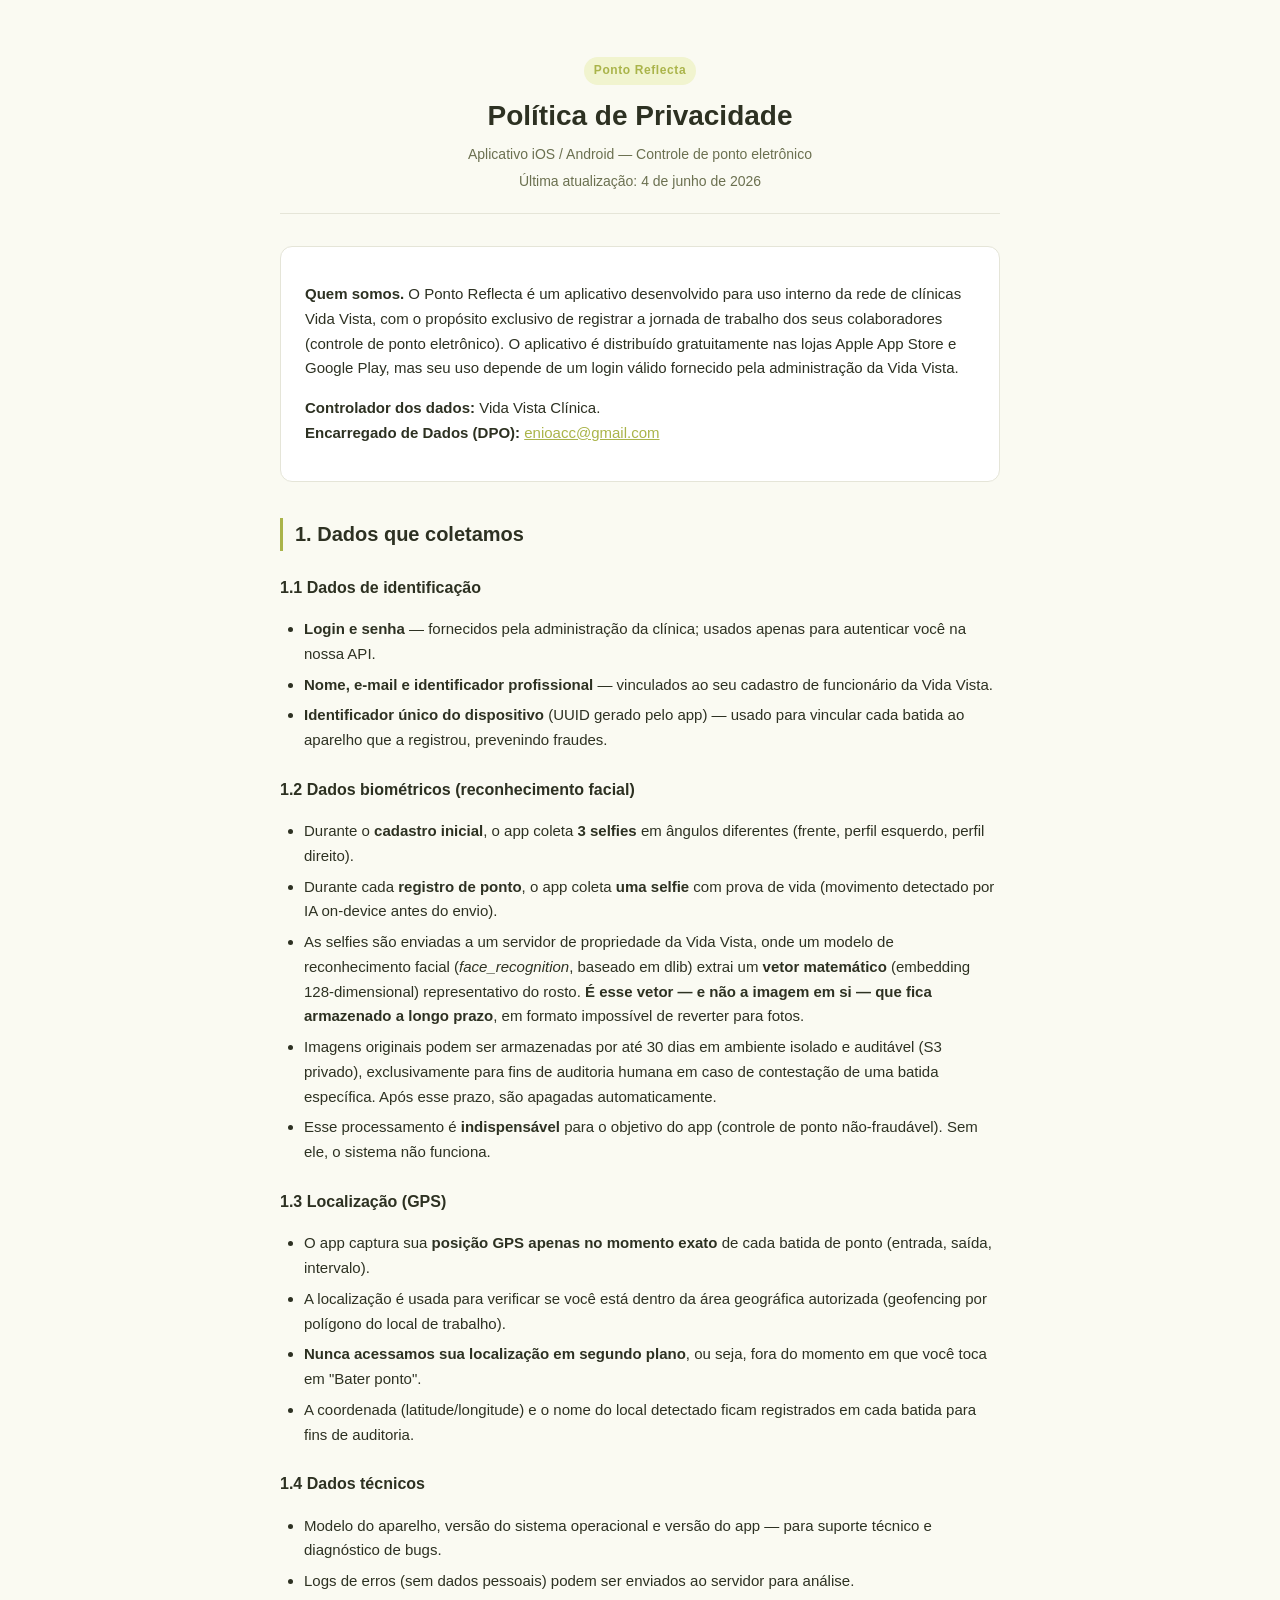
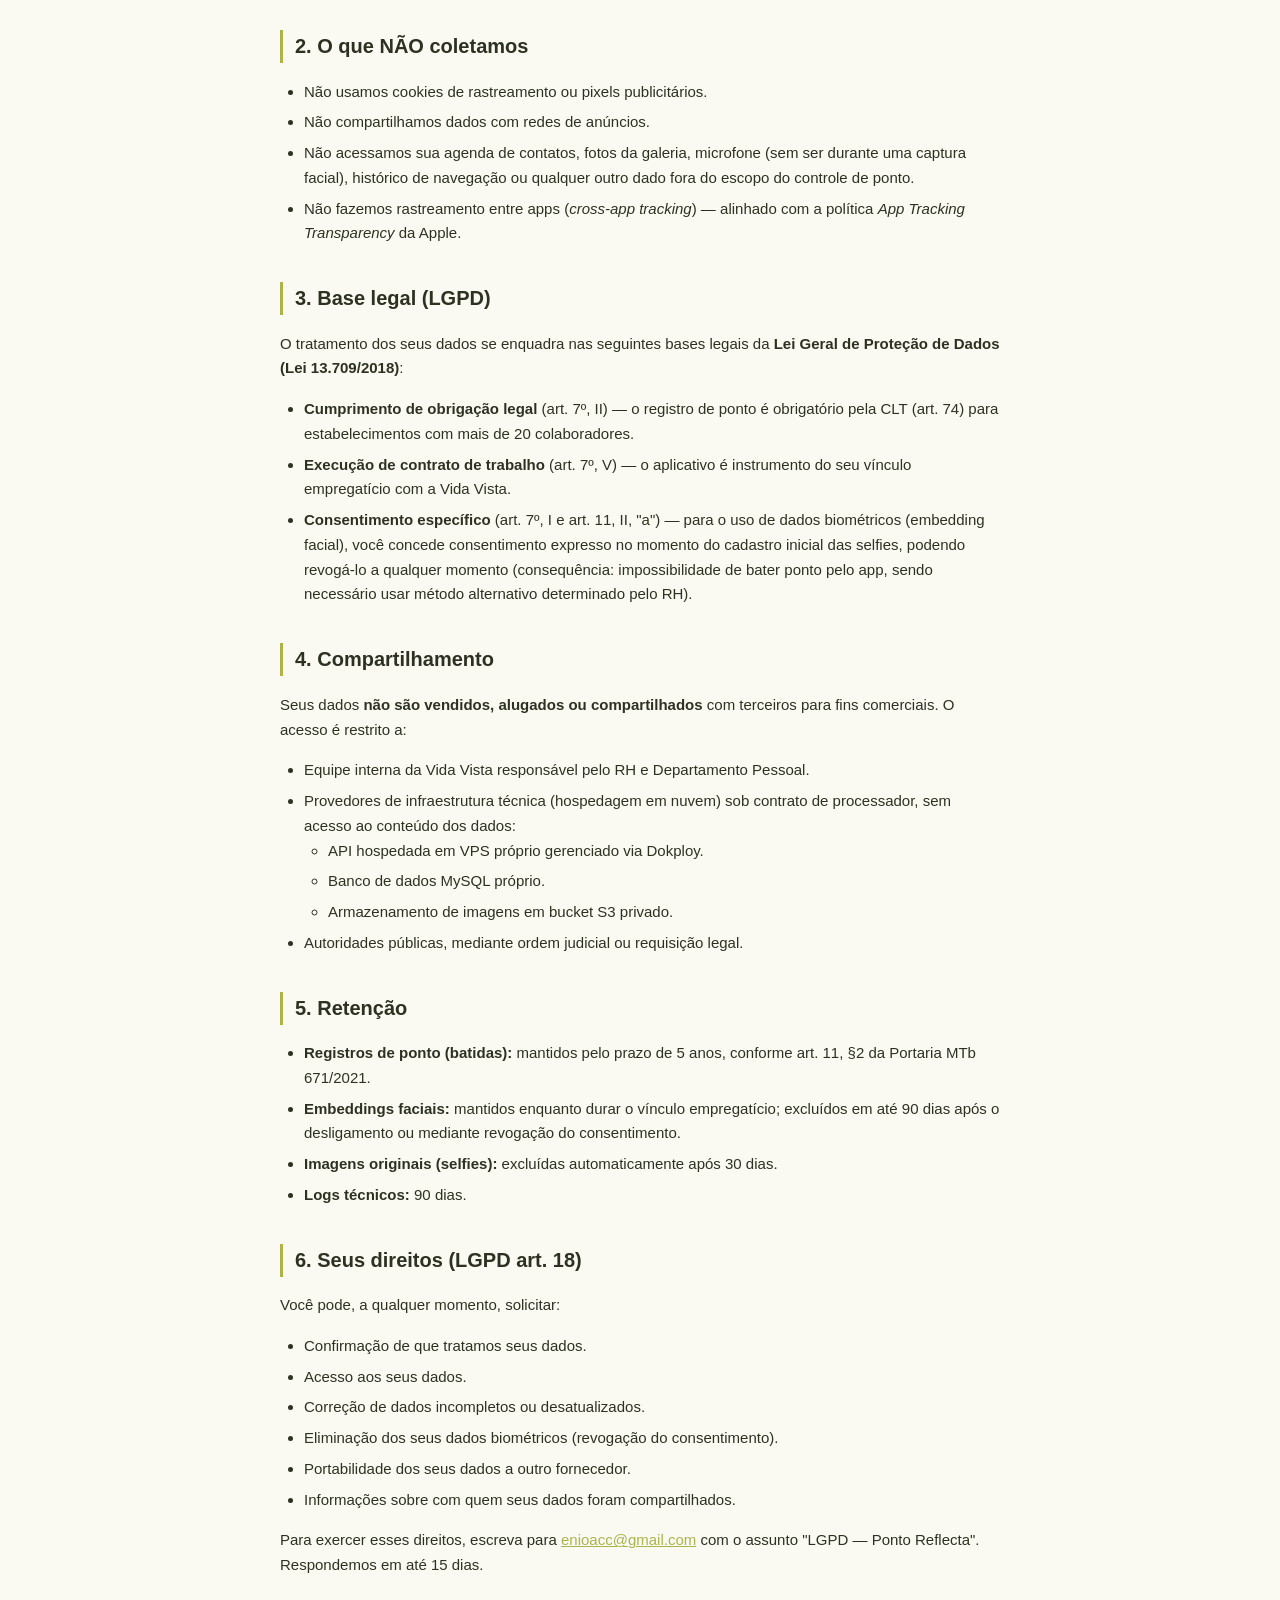
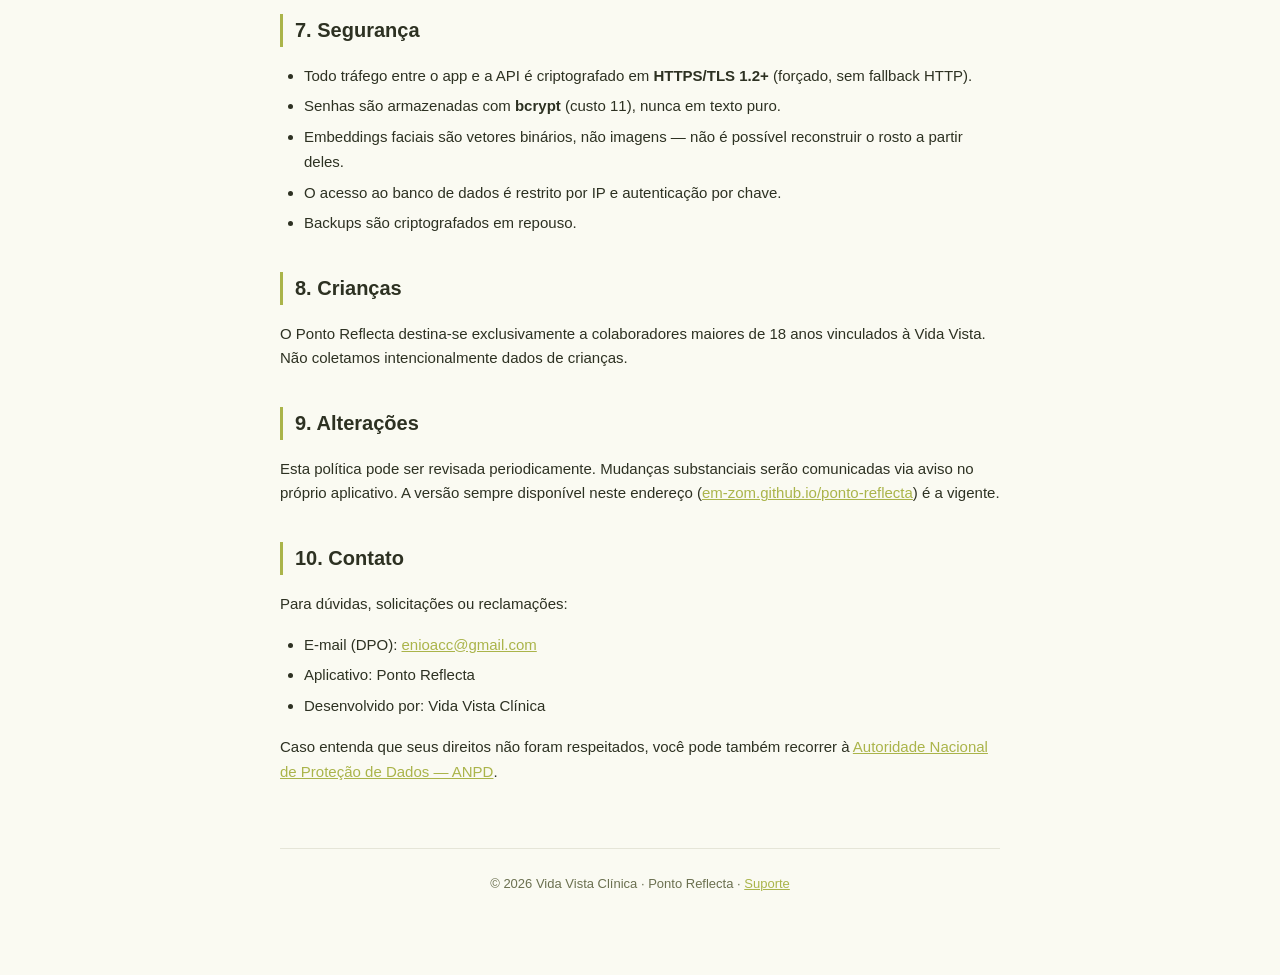
==== index.html @ 3e3ea466 "docs: politica de privacidade e suporte Ponto Reflecta" ====
<!doctype html>
<html lang="pt-BR">
<head>
<meta charset="utf-8" />
<meta name="viewport" content="width=device-width,initial-scale=1" />
<title>Ponto Reflecta — Política de Privacidade</title>
<style>
  :root {
    --brand: #C7CF5A;
    --brand-dark: #aab44a;
    --brand-soft: #f1f4cf;
    --ink: #2d3122;
    --ink-soft: #6b7050;
    --bg: #fafaf2;
    --card: #ffffff;
  }
  html, body { background: var(--bg); color: var(--ink); margin: 0; }
  body {
    font-family: -apple-system, BlinkMacSystemFont, "Segoe UI", Roboto, "Helvetica Neue", Arial, sans-serif;
    line-height: 1.65;
    padding: 24px 16px 80px;
  }
  main { max-width: 720px; margin: 0 auto; }
  header { text-align: center; padding: 32px 0 16px; border-bottom: 1px solid #e5e5d8; margin-bottom: 32px; }
  header h1 { margin: 8px 0 4px; font-size: 28px; color: var(--ink); }
  header p { margin: 4px 0; color: var(--ink-soft); font-size: 14px; }
  header .pill {
    display: inline-block; padding: 4px 10px; border-radius: 999px;
    background: var(--brand-soft); color: var(--brand-dark);
    font-size: 12px; font-weight: 700; letter-spacing: .05em;
  }
  h2 { color: var(--ink); margin-top: 36px; font-size: 20px; border-left: 3px solid var(--brand-dark); padding-left: 12px; }
  h3 { color: var(--ink); margin-top: 24px; font-size: 16px; }
  p, li { color: var(--ink); font-size: 15px; }
  ul { padding-left: 24px; }
  li { margin-bottom: 6px; }
  a { color: var(--brand-dark); }
  footer { margin-top: 64px; padding-top: 24px; border-top: 1px solid #e5e5d8; color: var(--ink-soft); font-size: 13px; text-align: center; }
  .section { background: var(--card); border: 1px solid #e5e5d8; border-radius: 12px; padding: 20px 24px; margin-top: 16px; }
  code, kbd { background: var(--brand-soft); padding: 2px 6px; border-radius: 4px; font-size: 0.9em; }
</style>
</head>
<body>
<main>

<header>
  <span class="pill">Ponto Reflecta</span>
  <h1>Política de Privacidade</h1>
  <p>Aplicativo iOS / Android — Controle de ponto eletrônico</p>
  <p>Última atualização: 4 de junho de 2026</p>
</header>

<div class="section">
<p><strong>Quem somos.</strong> O Ponto Reflecta é um aplicativo desenvolvido para uso interno da rede de clínicas Vida Vista, com o propósito exclusivo de registrar a jornada de trabalho dos seus colaboradores (controle de ponto eletrônico). O aplicativo é distribuído gratuitamente nas lojas Apple App Store e Google Play, mas seu uso depende de um login válido fornecido pela administração da Vida Vista.</p>
<p><strong>Controlador dos dados:</strong> Vida Vista Clínica.<br/>
<strong>Encarregado de Dados (DPO):</strong> <a href="mailto:enioacc@gmail.com">enioacc@gmail.com</a></p>
</div>

<h2>1. Dados que coletamos</h2>

<h3>1.1 Dados de identificação</h3>
<ul>
  <li><strong>Login e senha</strong> — fornecidos pela administração da clínica; usados apenas para autenticar você na nossa API.</li>
  <li><strong>Nome, e-mail e identificador profissional</strong> — vinculados ao seu cadastro de funcionário da Vida Vista.</li>
  <li><strong>Identificador único do dispositivo</strong> (UUID gerado pelo app) — usado para vincular cada batida ao aparelho que a registrou, prevenindo fraudes.</li>
</ul>

<h3>1.2 Dados biométricos (reconhecimento facial)</h3>
<ul>
  <li>Durante o <strong>cadastro inicial</strong>, o app coleta <strong>3 selfies</strong> em ângulos diferentes (frente, perfil esquerdo, perfil direito).</li>
  <li>Durante cada <strong>registro de ponto</strong>, o app coleta <strong>uma selfie</strong> com prova de vida (movimento detectado por IA on-device antes do envio).</li>
  <li>As selfies são enviadas a um servidor de propriedade da Vida Vista, onde um modelo de reconhecimento facial (<em>face_recognition</em>, baseado em dlib) extrai um <strong>vetor matemático</strong> (embedding 128-dimensional) representativo do rosto. <strong>É esse vetor — e não a imagem em si — que fica armazenado a longo prazo</strong>, em formato impossível de reverter para fotos.</li>
  <li>Imagens originais podem ser armazenadas por até 30 dias em ambiente isolado e auditável (S3 privado), exclusivamente para fins de auditoria humana em caso de contestação de uma batida específica. Após esse prazo, são apagadas automaticamente.</li>
  <li>Esse processamento é <strong>indispensável</strong> para o objetivo do app (controle de ponto não-fraudável). Sem ele, o sistema não funciona.</li>
</ul>

<h3>1.3 Localização (GPS)</h3>
<ul>
  <li>O app captura sua <strong>posição GPS apenas no momento exato</strong> de cada batida de ponto (entrada, saída, intervalo).</li>
  <li>A localização é usada para verificar se você está dentro da área geográfica autorizada (geofencing por polígono do local de trabalho).</li>
  <li><strong>Nunca acessamos sua localização em segundo plano</strong>, ou seja, fora do momento em que você toca em "Bater ponto".</li>
  <li>A coordenada (latitude/longitude) e o nome do local detectado ficam registrados em cada batida para fins de auditoria.</li>
</ul>

<h3>1.4 Dados técnicos</h3>
<ul>
  <li>Modelo do aparelho, versão do sistema operacional e versão do app — para suporte técnico e diagnóstico de bugs.</li>
  <li>Logs de erros (sem dados pessoais) podem ser enviados ao servidor para análise.</li>
</ul>

<h2>2. O que NÃO coletamos</h2>
<ul>
  <li>Não usamos cookies de rastreamento ou pixels publicitários.</li>
  <li>Não compartilhamos dados com redes de anúncios.</li>
  <li>Não acessamos sua agenda de contatos, fotos da galeria, microfone (sem ser durante uma captura facial), histórico de navegação ou qualquer outro dado fora do escopo do controle de ponto.</li>
  <li>Não fazemos rastreamento entre apps (<em>cross-app tracking</em>) — alinhado com a política <em>App Tracking Transparency</em> da Apple.</li>
</ul>

<h2>3. Base legal (LGPD)</h2>
<p>O tratamento dos seus dados se enquadra nas seguintes bases legais da <strong>Lei Geral de Proteção de Dados (Lei 13.709/2018)</strong>:</p>
<ul>
  <li><strong>Cumprimento de obrigação legal</strong> (art. 7º, II) — o registro de ponto é obrigatório pela CLT (art. 74) para estabelecimentos com mais de 20 colaboradores.</li>
  <li><strong>Execução de contrato de trabalho</strong> (art. 7º, V) — o aplicativo é instrumento do seu vínculo empregatício com a Vida Vista.</li>
  <li><strong>Consentimento específico</strong> (art. 7º, I e art. 11, II, "a") — para o uso de dados biométricos (embedding facial), você concede consentimento expresso no momento do cadastro inicial das selfies, podendo revogá-lo a qualquer momento (consequência: impossibilidade de bater ponto pelo app, sendo necessário usar método alternativo determinado pelo RH).</li>
</ul>

<h2>4. Compartilhamento</h2>
<p>Seus dados <strong>não são vendidos, alugados ou compartilhados</strong> com terceiros para fins comerciais. O acesso é restrito a:</p>
<ul>
  <li>Equipe interna da Vida Vista responsável pelo RH e Departamento Pessoal.</li>
  <li>Provedores de infraestrutura técnica (hospedagem em nuvem) sob contrato de processador, sem acesso ao conteúdo dos dados:
    <ul>
      <li>API hospedada em VPS próprio gerenciado via Dokploy.</li>
      <li>Banco de dados MySQL próprio.</li>
      <li>Armazenamento de imagens em bucket S3 privado.</li>
    </ul>
  </li>
  <li>Autoridades públicas, mediante ordem judicial ou requisição legal.</li>
</ul>

<h2>5. Retenção</h2>
<ul>
  <li><strong>Registros de ponto (batidas):</strong> mantidos pelo prazo de 5 anos, conforme art. 11, §2 da Portaria MTb 671/2021.</li>
  <li><strong>Embeddings faciais:</strong> mantidos enquanto durar o vínculo empregatício; excluídos em até 90 dias após o desligamento ou mediante revogação do consentimento.</li>
  <li><strong>Imagens originais (selfies):</strong> excluídas automaticamente após 30 dias.</li>
  <li><strong>Logs técnicos:</strong> 90 dias.</li>
</ul>

<h2>6. Seus direitos (LGPD art. 18)</h2>
<p>Você pode, a qualquer momento, solicitar:</p>
<ul>
  <li>Confirmação de que tratamos seus dados.</li>
  <li>Acesso aos seus dados.</li>
  <li>Correção de dados incompletos ou desatualizados.</li>
  <li>Eliminação dos seus dados biométricos (revogação do consentimento).</li>
  <li>Portabilidade dos seus dados a outro fornecedor.</li>
  <li>Informações sobre com quem seus dados foram compartilhados.</li>
</ul>
<p>Para exercer esses direitos, escreva para <a href="mailto:enioacc@gmail.com">enioacc@gmail.com</a> com o assunto "LGPD — Ponto Reflecta". Respondemos em até 15 dias.</p>

<h2>7. Segurança</h2>
<ul>
  <li>Todo tráfego entre o app e a API é criptografado em <strong>HTTPS/TLS 1.2+</strong> (forçado, sem fallback HTTP).</li>
  <li>Senhas são armazenadas com <strong>bcrypt</strong> (custo 11), nunca em texto puro.</li>
  <li>Embeddings faciais são vetores binários, não imagens — não é possível reconstruir o rosto a partir deles.</li>
  <li>O acesso ao banco de dados é restrito por IP e autenticação por chave.</li>
  <li>Backups são criptografados em repouso.</li>
</ul>

<h2>8. Crianças</h2>
<p>O Ponto Reflecta destina-se exclusivamente a colaboradores maiores de 18 anos vinculados à Vida Vista. Não coletamos intencionalmente dados de crianças.</p>

<h2>9. Alterações</h2>
<p>Esta política pode ser revisada periodicamente. Mudanças substanciais serão comunicadas via aviso no próprio aplicativo. A versão sempre disponível neste endereço (<a href="https://em-zom.github.io/ponto-reflecta-docs/">em-zom.github.io/ponto-reflecta</a>) é a vigente.</p>

<h2>10. Contato</h2>
<p>Para dúvidas, solicitações ou reclamações:</p>
<ul>
  <li>E-mail (DPO): <a href="mailto:enioacc@gmail.com">enioacc@gmail.com</a></li>
  <li>Aplicativo: Ponto Reflecta</li>
  <li>Desenvolvido por: Vida Vista Clínica</li>
</ul>
<p>Caso entenda que seus direitos não foram respeitados, você pode também recorrer à <a href="https://www.gov.br/anpd/pt-br" target="_blank" rel="noopener">Autoridade Nacional de Proteção de Dados — ANPD</a>.</p>

<footer>
  © 2026 Vida Vista Clínica · Ponto Reflecta · <a href="mailto:enioacc@gmail.com">Suporte</a>
</footer>

</main>
</body>
</html>
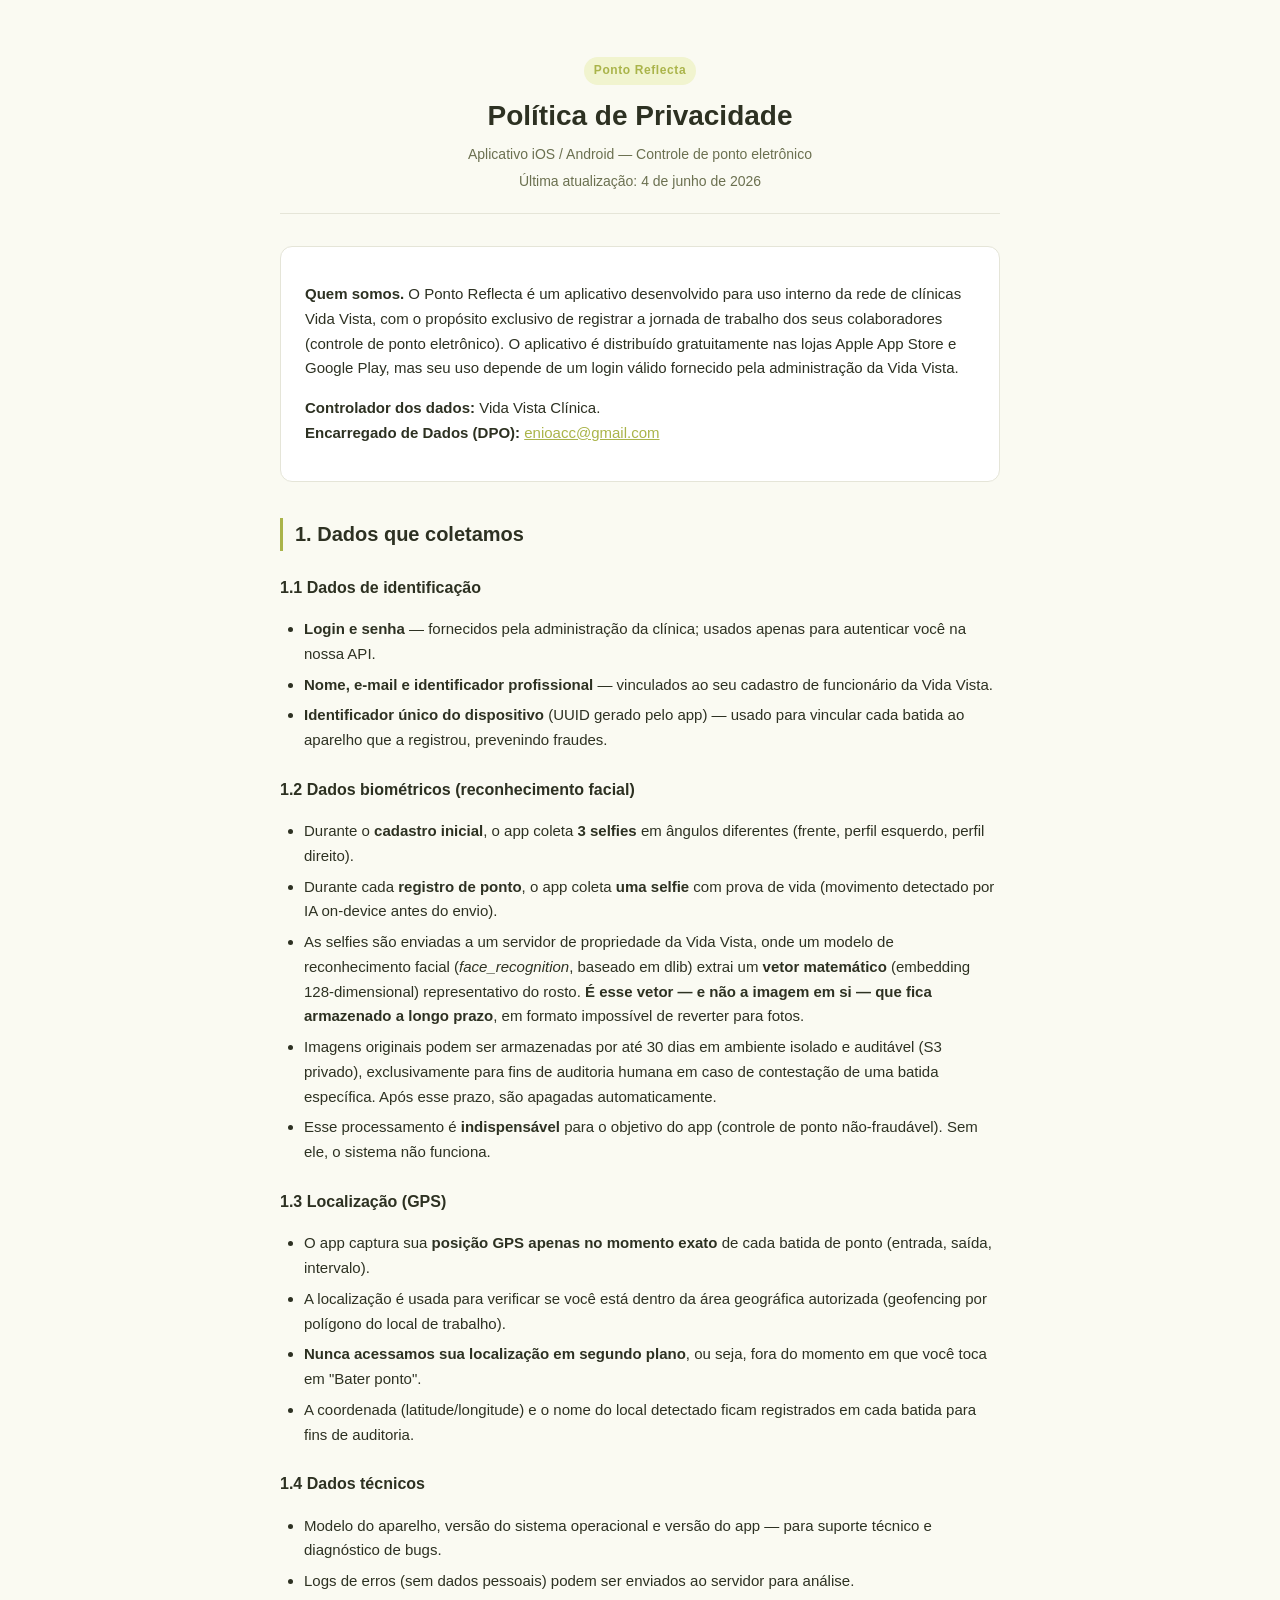
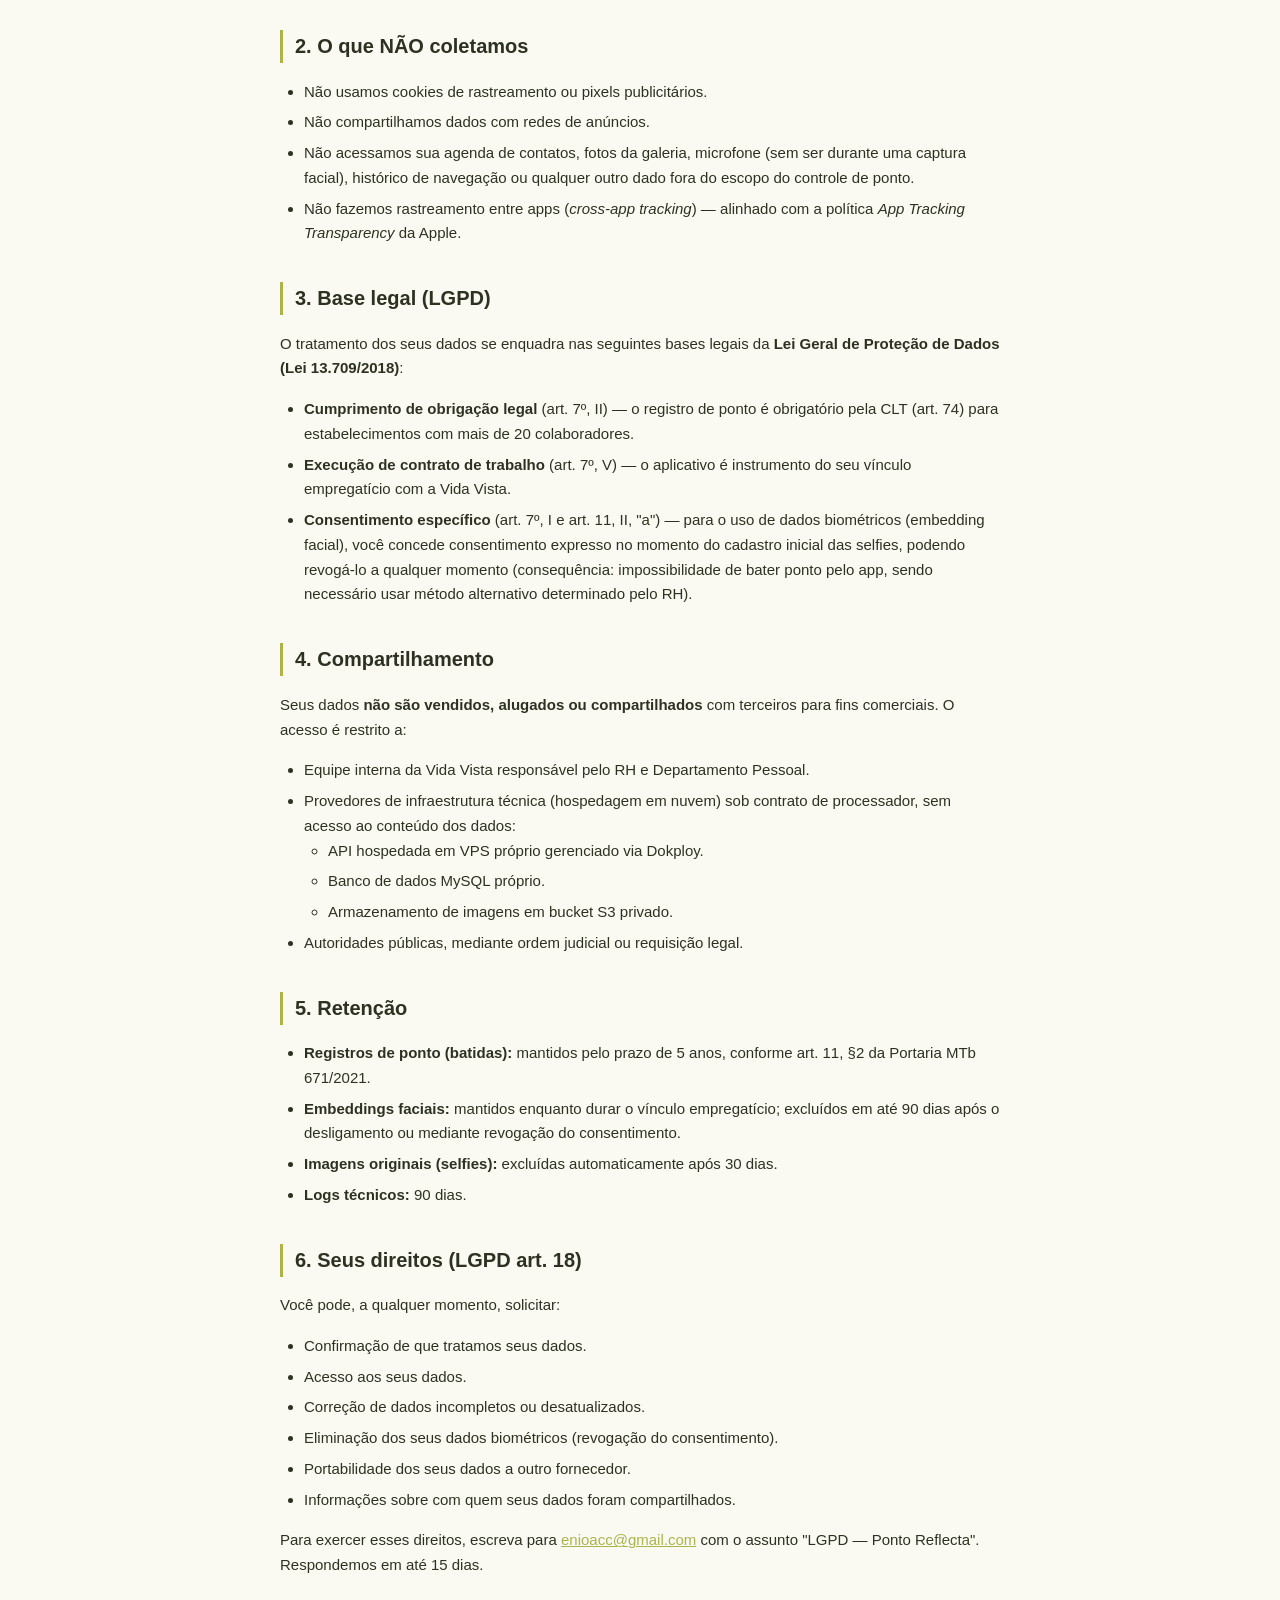
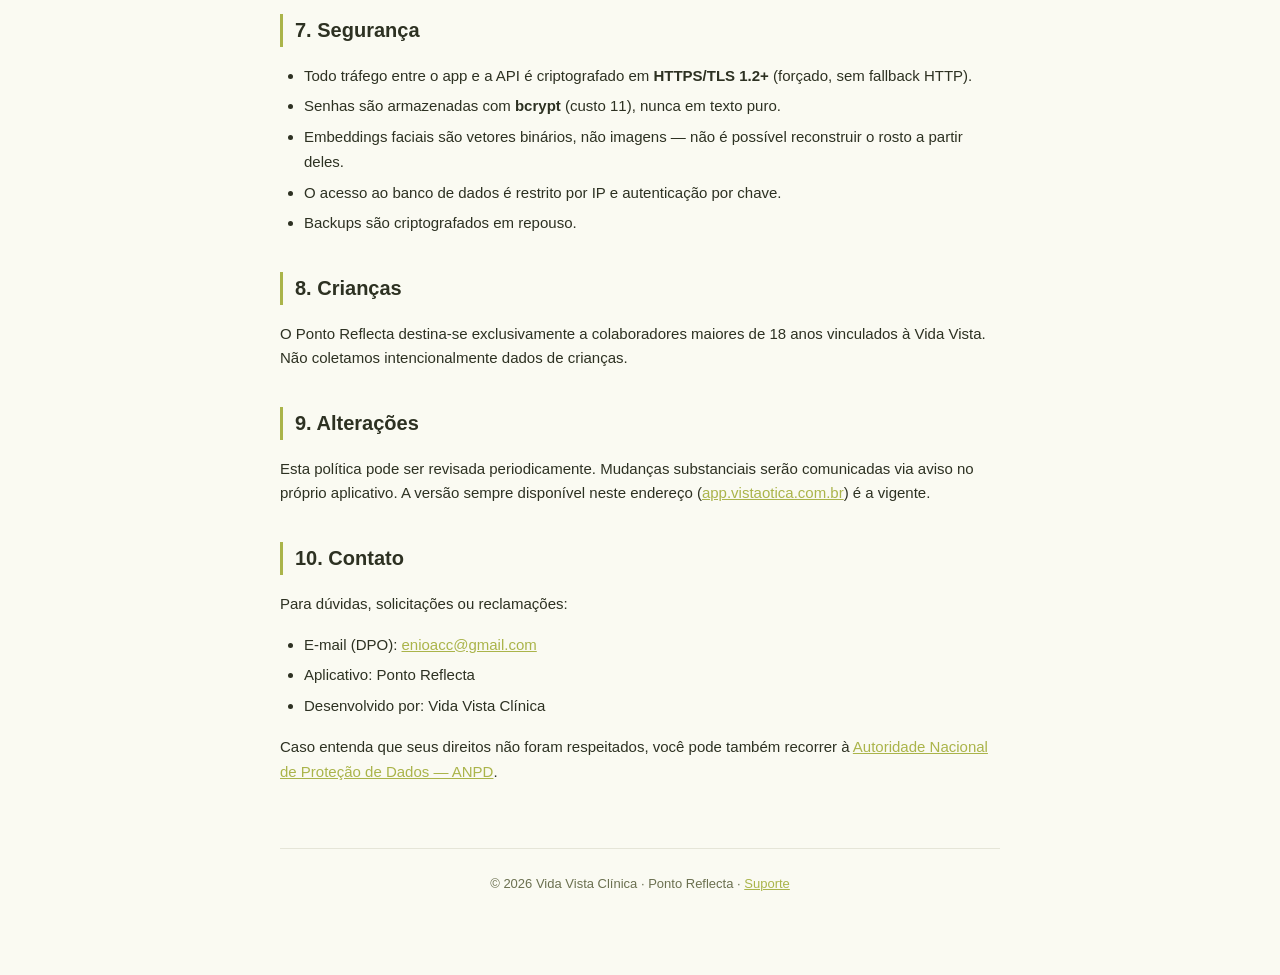
==== commit 1664008d: "feat: dominio custom app.vistaotica.com.br" ====
--- a/index.html
+++ b/index.html
@@ -151,7 +151,7 @@
 <p>O Ponto Reflecta destina-se exclusivamente a colaboradores maiores de 18 anos vinculados à Vida Vista. Não coletamos intencionalmente dados de crianças.</p>
 
 <h2>9. Alterações</h2>
-<p>Esta política pode ser revisada periodicamente. Mudanças substanciais serão comunicadas via aviso no próprio aplicativo. A versão sempre disponível neste endereço (<a href="https://em-zom.github.io/ponto-reflecta-docs/">em-zom.github.io/ponto-reflecta</a>) é a vigente.</p>
+<p>Esta política pode ser revisada periodicamente. Mudanças substanciais serão comunicadas via aviso no próprio aplicativo. A versão sempre disponível neste endereço (<a href="https://app.vistaotica.com.br/">app.vistaotica.com.br</a>) é a vigente.</p>
 
 <h2>10. Contato</h2>
 <p>Para dúvidas, solicitações ou reclamações:</p>
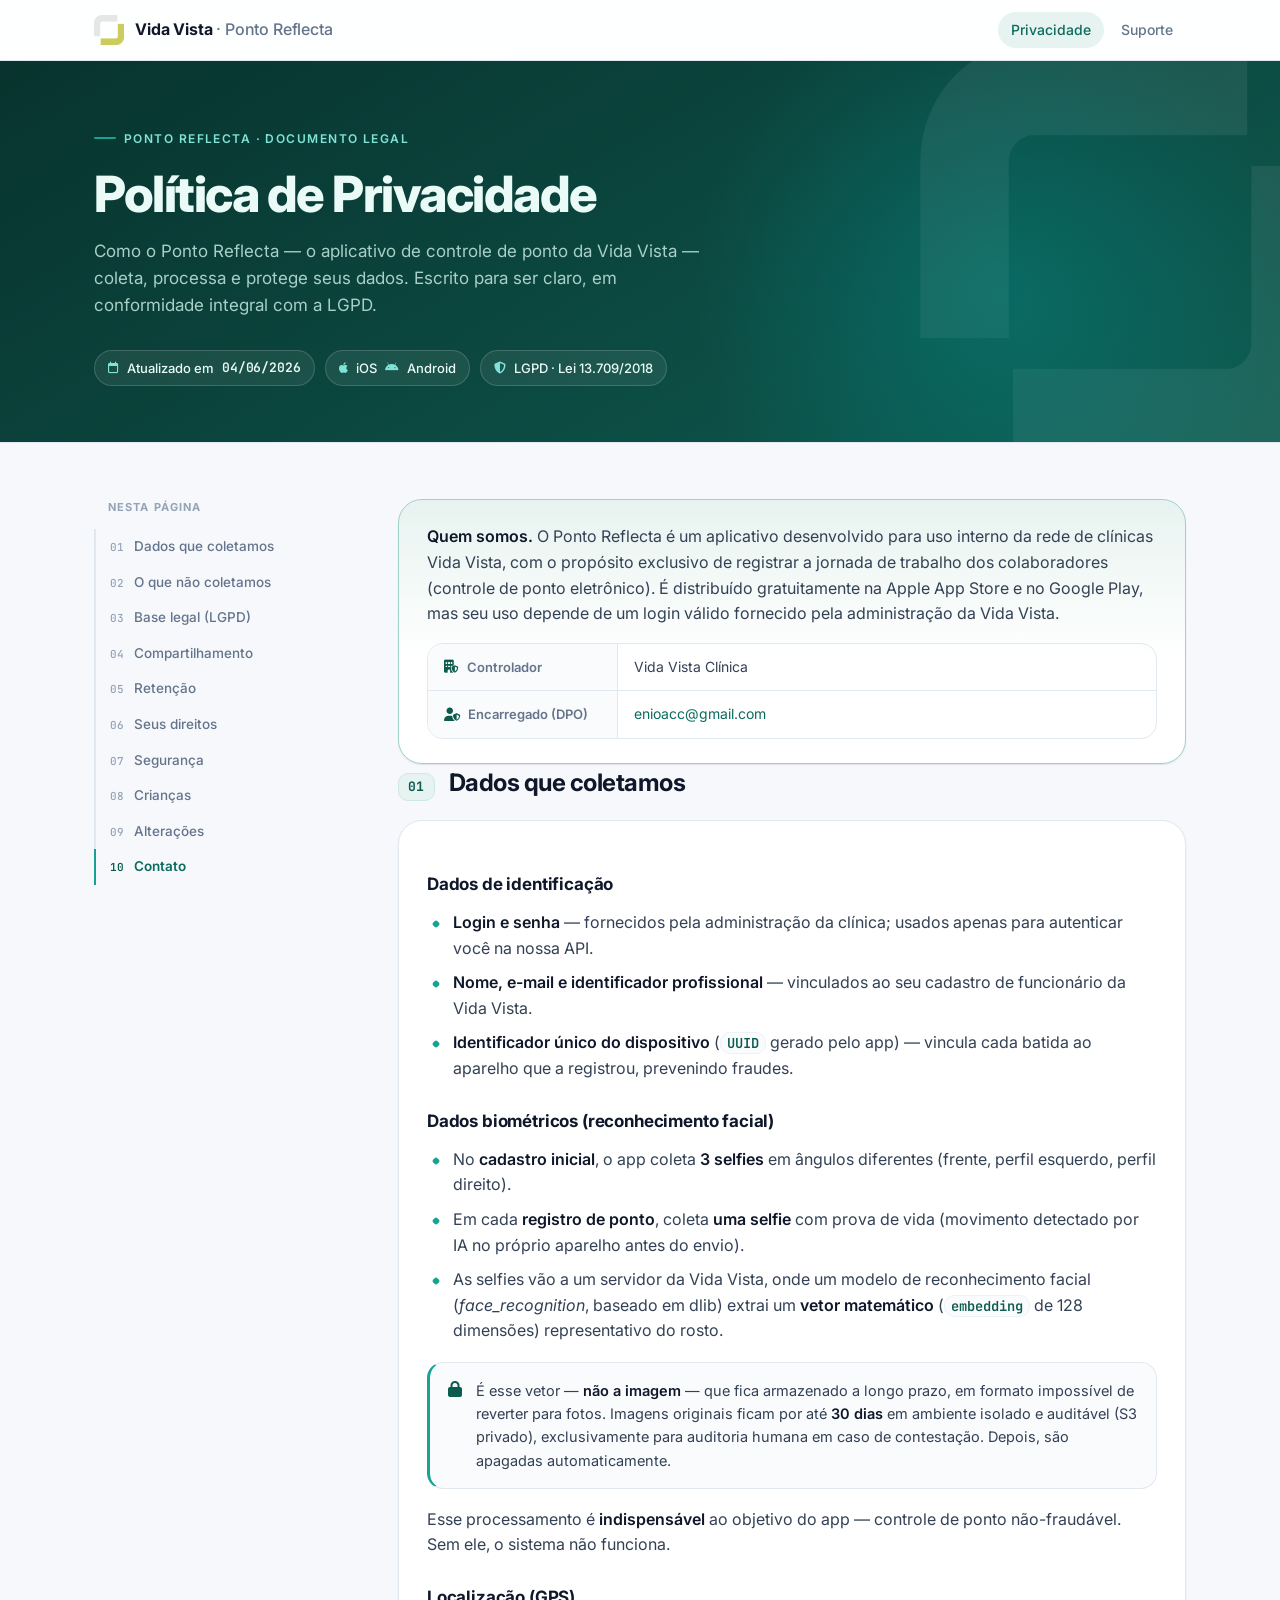
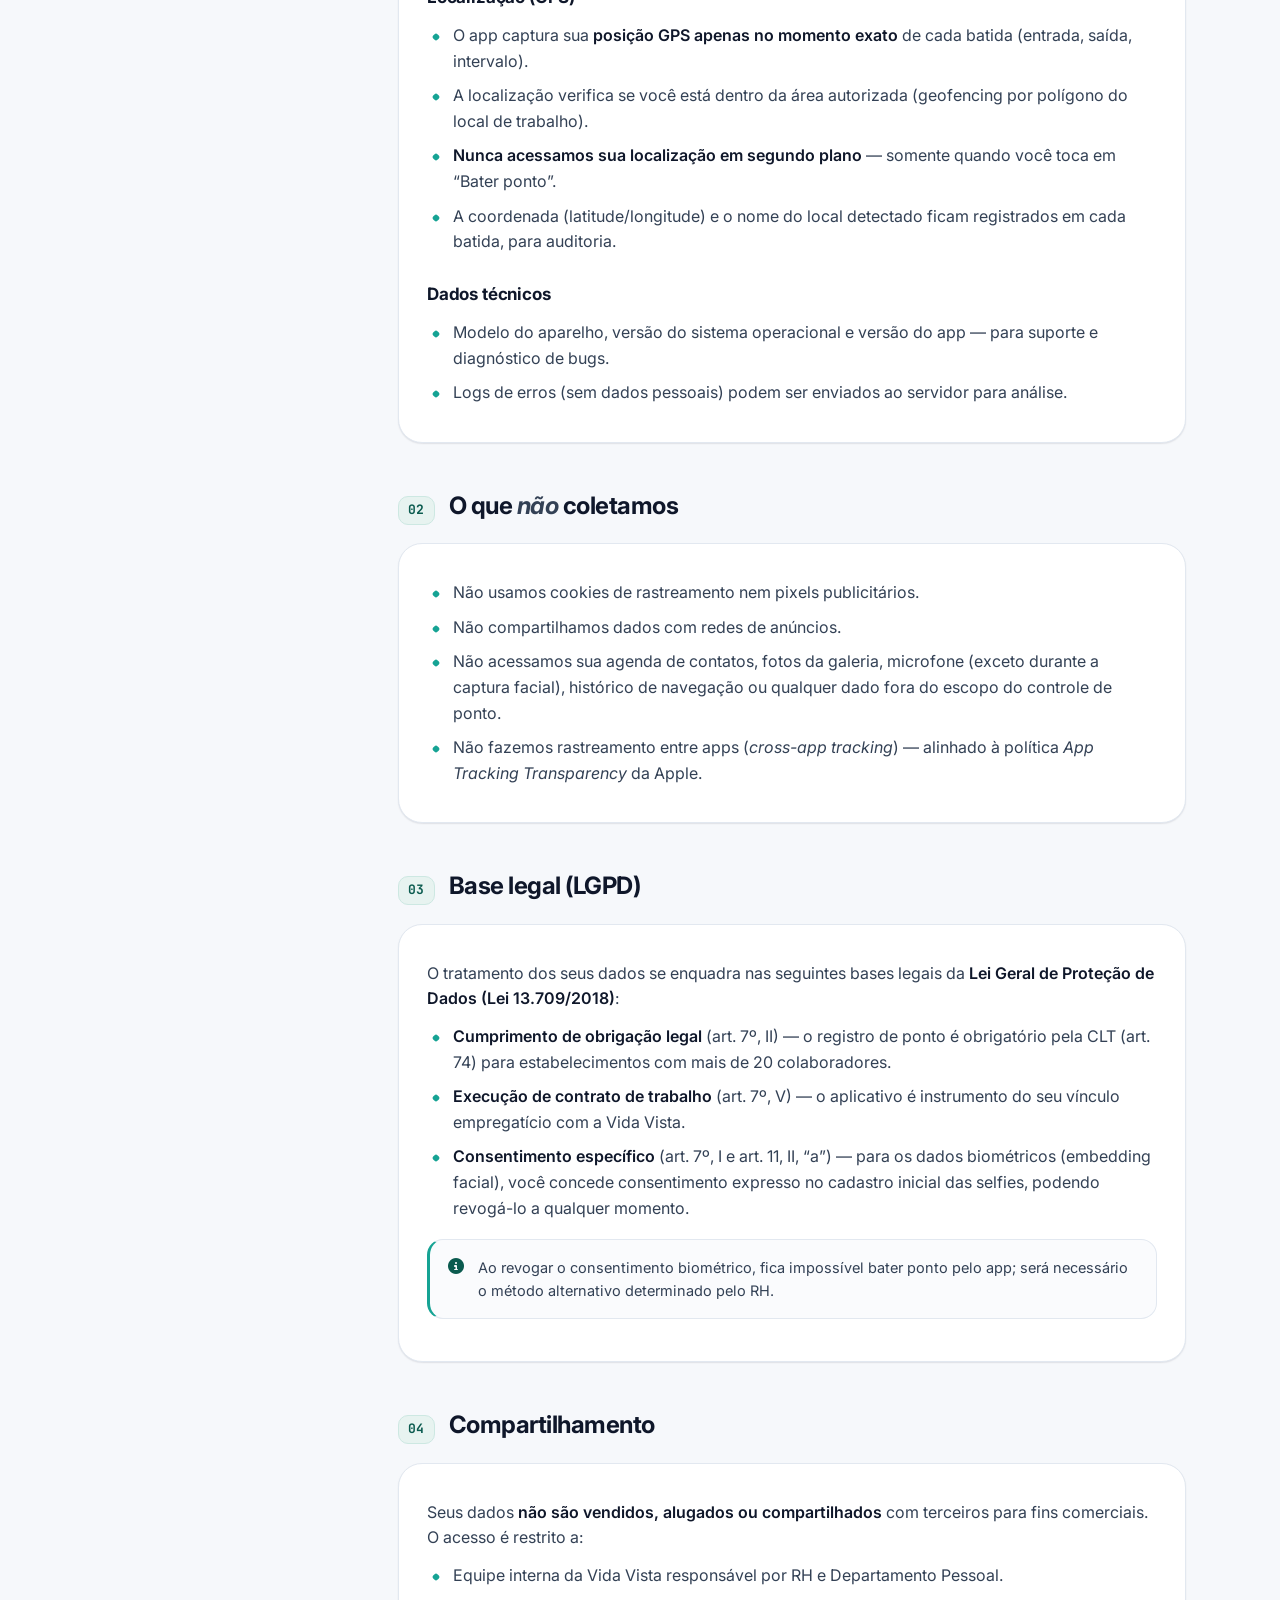
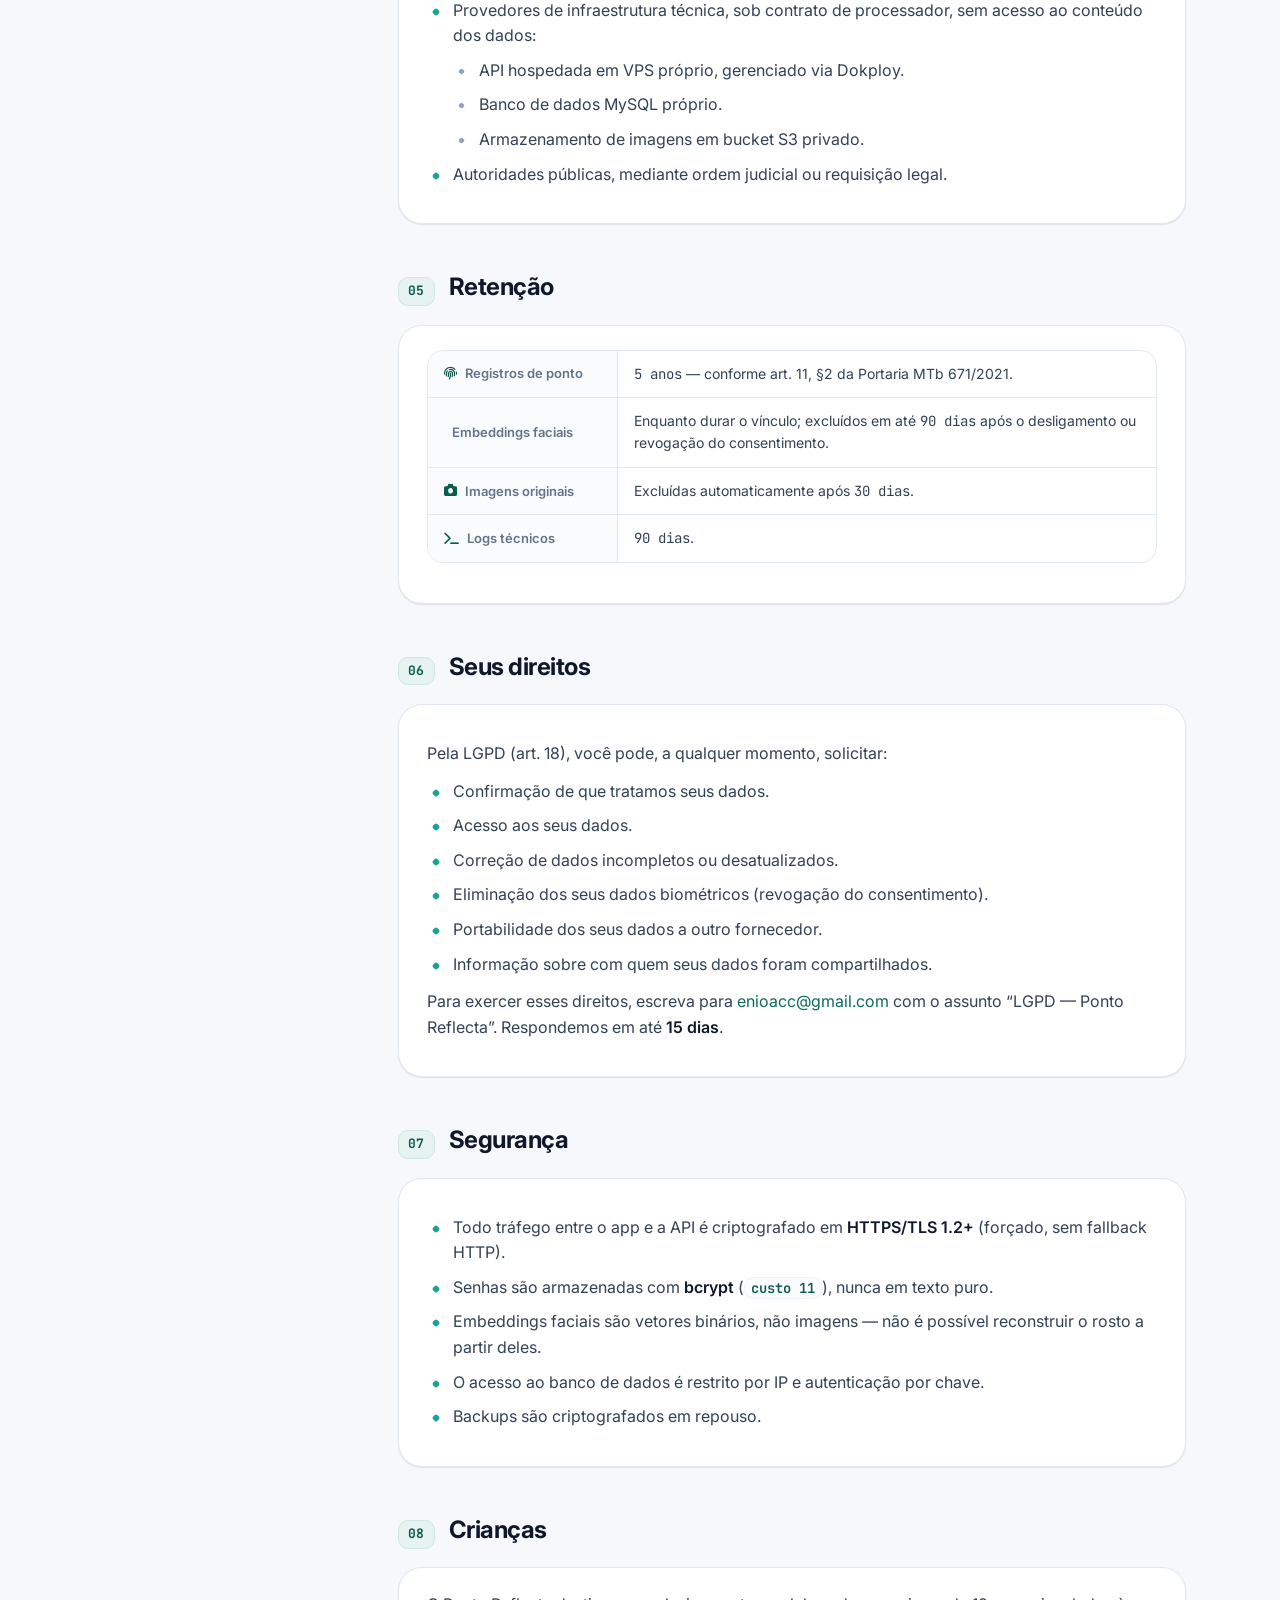
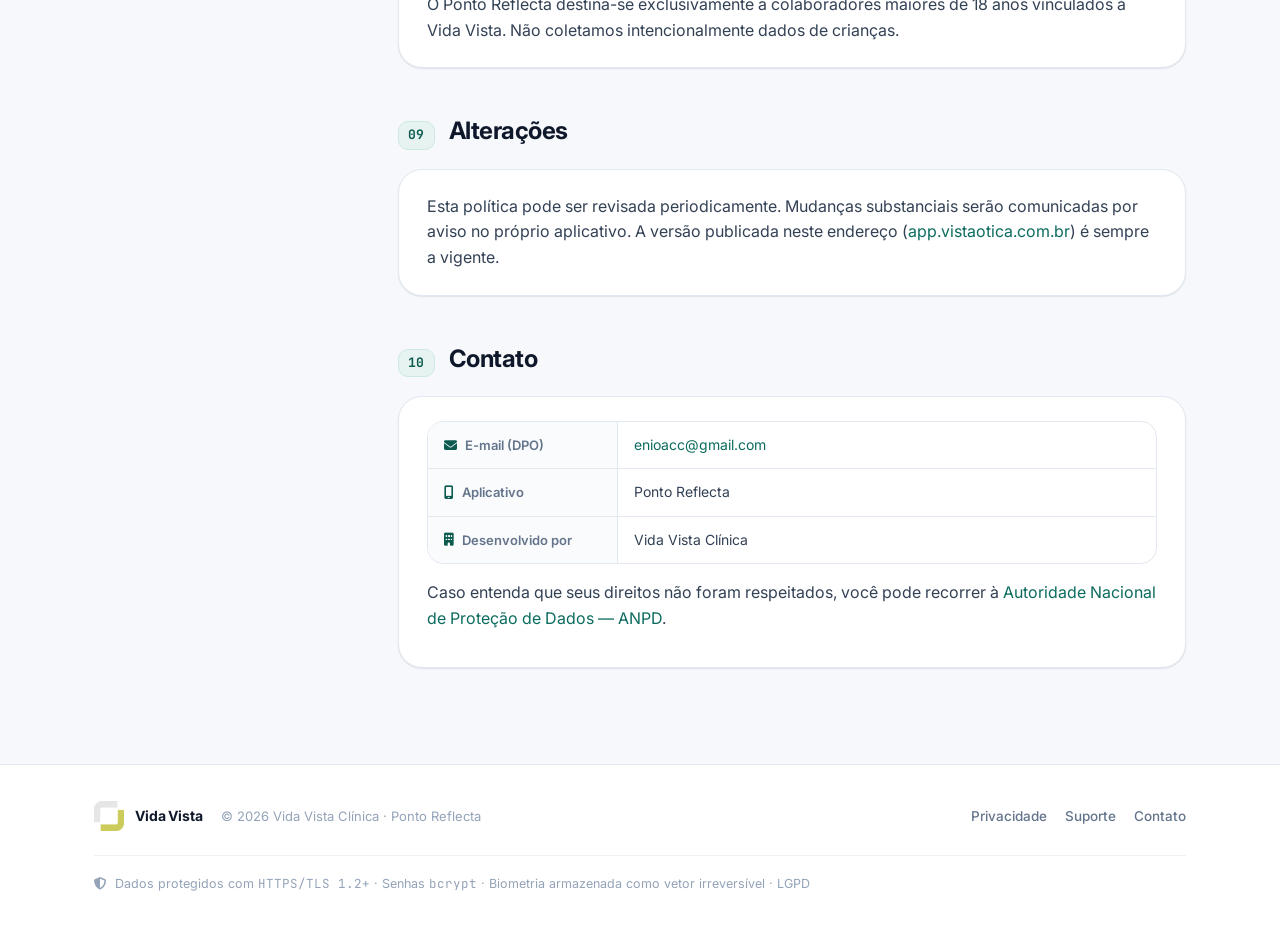
==== commit 5af45b25: "redesign: novas páginas de Privacidade e Suporte (identidade Vida Vista) - Layout docs SaaS: hero co" ====
--- a/index.html
+++ b/index.html
@@ -1,171 +1,296 @@
 <!doctype html>
-<html lang="pt-BR">
+<html lang="pt-BR" data-palette="teal">
 <head>
 <meta charset="utf-8" />
 <meta name="viewport" content="width=device-width,initial-scale=1" />
-<title>Ponto Reflecta — Política de Privacidade</title>
-<style>
-  :root {
-    --brand: #C7CF5A;
-    --brand-dark: #aab44a;
-    --brand-soft: #f1f4cf;
-    --ink: #2d3122;
-    --ink-soft: #6b7050;
-    --bg: #fafaf2;
-    --card: #ffffff;
-  }
-  html, body { background: var(--bg); color: var(--ink); margin: 0; }
-  body {
-    font-family: -apple-system, BlinkMacSystemFont, "Segoe UI", Roboto, "Helvetica Neue", Arial, sans-serif;
-    line-height: 1.65;
-    padding: 24px 16px 80px;
-  }
-  main { max-width: 720px; margin: 0 auto; }
-  header { text-align: center; padding: 32px 0 16px; border-bottom: 1px solid #e5e5d8; margin-bottom: 32px; }
-  header h1 { margin: 8px 0 4px; font-size: 28px; color: var(--ink); }
-  header p { margin: 4px 0; color: var(--ink-soft); font-size: 14px; }
-  header .pill {
-    display: inline-block; padding: 4px 10px; border-radius: 999px;
-    background: var(--brand-soft); color: var(--brand-dark);
-    font-size: 12px; font-weight: 700; letter-spacing: .05em;
-  }
-  h2 { color: var(--ink); margin-top: 36px; font-size: 20px; border-left: 3px solid var(--brand-dark); padding-left: 12px; }
-  h3 { color: var(--ink); margin-top: 24px; font-size: 16px; }
-  p, li { color: var(--ink); font-size: 15px; }
-  ul { padding-left: 24px; }
-  li { margin-bottom: 6px; }
-  a { color: var(--brand-dark); }
-  footer { margin-top: 64px; padding-top: 24px; border-top: 1px solid #e5e5d8; color: var(--ink-soft); font-size: 13px; text-align: center; }
-  .section { background: var(--card); border: 1px solid #e5e5d8; border-radius: 12px; padding: 20px 24px; margin-top: 16px; }
-  code, kbd { background: var(--brand-soft); padding: 2px 6px; border-radius: 4px; font-size: 0.9em; }
-</style>
+<title>Vida Vista · Ponto Reflecta — Política de Privacidade</title>
+<meta name="description" content="Como o aplicativo Ponto Reflecta, da Vida Vista, coleta, usa e protege seus dados — em conformidade com a LGPD." />
+<link href="https://cdnjs.cloudflare.com/ajax/libs/font-awesome/6.5.1/css/all.min.css" rel="stylesheet" />
+<link rel="stylesheet" href="css/vidavista.css" />
 </head>
-<body>
-<main>
-
-<header>
-  <span class="pill">Ponto Reflecta</span>
-  <h1>Política de Privacidade</h1>
-  <p>Aplicativo iOS / Android — Controle de ponto eletrônico</p>
-  <p>Última atualização: 4 de junho de 2026</p>
+<body data-page="privacidade">
+
+<!-- ===================== HEADER ===================== -->
+<header class="site-header">
+  <div class="site-header__inner">
+    <a class="brand" href="index.html">
+      <img class="brand__mark" src="assets/vidavista-mark.png" alt="Vida Vista" />
+      <span class="brand__name">Vida Vista <span>· Ponto Reflecta</span></span>
+    </a>
+    <nav class="site-nav">
+      <a href="index.html" aria-current="page">Privacidade</a>
+      <a href="suporte.html">Suporte</a>
+    </nav>
+  </div>
 </header>
 
-<div class="section">
-<p><strong>Quem somos.</strong> O Ponto Reflecta é um aplicativo desenvolvido para uso interno da rede de clínicas Vida Vista, com o propósito exclusivo de registrar a jornada de trabalho dos seus colaboradores (controle de ponto eletrônico). O aplicativo é distribuído gratuitamente nas lojas Apple App Store e Google Play, mas seu uso depende de um login válido fornecido pela administração da Vida Vista.</p>
-<p><strong>Controlador dos dados:</strong> Vida Vista Clínica.<br/>
-<strong>Encarregado de Dados (DPO):</strong> <a href="mailto:enioacc@gmail.com">enioacc@gmail.com</a></p>
+<!-- ===================== HERO ===================== -->
+<section class="hero" data-screen-label="Hero — Privacidade">
+  <img class="hero__mark" src="assets/vidavista-mark.png" alt="" aria-hidden="true" />
+  <div class="hero__inner">
+    <div class="hero__eyebrow">Ponto Reflecta · Documento legal</div>
+    <h1>Política de Privacidade</h1>
+    <p class="hero__lede">Como o Ponto Reflecta — o aplicativo de controle de ponto da Vida Vista — coleta, processa e protege seus dados. Escrito para ser claro, em conformidade integral com a LGPD.</p>
+    <div class="hero__meta">
+      <span class="hchip"><i class="fa-regular fa-calendar"></i> Atualizado em <span class="mono">04/06/2026</span></span>
+      <span class="hchip"><i class="fa-brands fa-apple"></i> iOS <i class="fa-brands fa-android"></i> Android</span>
+      <span class="hchip"><i class="fa-solid fa-shield-halved"></i> LGPD · Lei 13.709/2018</span>
+    </div>
+  </div>
+</section>
+
+<!-- ===================== DOCS ===================== -->
+<div class="docs">
+
+  <!-- TOC -->
+  <aside class="toc" aria-label="Sumário">
+    <p class="toc__title">Nesta página</p>
+    <nav>
+      <ol>
+        <li><a href="#s1">Dados que coletamos</a></li>
+        <li><a href="#s2">O que não coletamos</a></li>
+        <li><a href="#s3">Base legal (LGPD)</a></li>
+        <li><a href="#s4">Compartilhamento</a></li>
+        <li><a href="#s5">Retenção</a></li>
+        <li><a href="#s6">Seus direitos</a></li>
+        <li><a href="#s7">Segurança</a></li>
+        <li><a href="#s8">Crianças</a></li>
+        <li><a href="#s9">Alterações</a></li>
+        <li><a href="#s10">Contato</a></li>
+      </ol>
+    </nav>
+  </aside>
+
+  <!-- CONTENT -->
+  <main class="content">
+
+    <div class="card card--intro">
+      <p style="margin-top:0"><strong>Quem somos.</strong> O Ponto Reflecta é um aplicativo desenvolvido para uso interno da rede de clínicas Vida Vista, com o propósito exclusivo de registrar a jornada de trabalho dos colaboradores (controle de ponto eletrônico). É distribuído gratuitamente na Apple App Store e no Google Play, mas seu uso depende de um login válido fornecido pela administração da Vida Vista.</p>
+      <div class="kv" style="margin-bottom:0">
+        <div class="kv__row">
+          <div class="kv__k"><i class="fa-solid fa-building-shield"></i> Controlador</div>
+          <div class="kv__v">Vida Vista Clínica</div>
+        </div>
+        <div class="kv__row">
+          <div class="kv__k"><i class="fa-solid fa-user-shield"></i> Encarregado (DPO)</div>
+          <div class="kv__v"><a href="mailto:enioacc@gmail.com">enioacc@gmail.com</a></div>
+        </div>
+      </div>
+    </div>
+
+    <section id="s1">
+      <div class="sec-head"><span class="sec-num">01</span><h2>Dados que coletamos</h2></div>
+      <div class="card">
+        <h3>Dados de identificação</h3>
+        <ul>
+          <li><strong>Login e senha</strong> — fornecidos pela administração da clínica; usados apenas para autenticar você na nossa API.</li>
+          <li><strong>Nome, e-mail e identificador profissional</strong> — vinculados ao seu cadastro de funcionário da Vida Vista.</li>
+          <li><strong>Identificador único do dispositivo</strong> (<code>UUID</code> gerado pelo app) — vincula cada batida ao aparelho que a registrou, prevenindo fraudes.</li>
+        </ul>
+
+        <h3>Dados biométricos (reconhecimento facial)</h3>
+        <ul>
+          <li>No <strong>cadastro inicial</strong>, o app coleta <strong>3 selfies</strong> em ângulos diferentes (frente, perfil esquerdo, perfil direito).</li>
+          <li>Em cada <strong>registro de ponto</strong>, coleta <strong>uma selfie</strong> com prova de vida (movimento detectado por IA no próprio aparelho antes do envio).</li>
+          <li>As selfies vão a um servidor da Vida Vista, onde um modelo de reconhecimento facial (<em>face_recognition</em>, baseado em dlib) extrai um <strong>vetor matemático</strong> (<code>embedding</code> de 128 dimensões) representativo do rosto.</li>
+        </ul>
+        <div class="callout">
+          <i class="fa-solid fa-lock"></i>
+          <p>É esse vetor — <strong>não a imagem</strong> — que fica armazenado a longo prazo, em formato impossível de reverter para fotos. Imagens originais ficam por até <strong>30 dias</strong> em ambiente isolado e auditável (S3 privado), exclusivamente para auditoria humana em caso de contestação. Depois, são apagadas automaticamente.</p>
+        </div>
+        <p>Esse processamento é <strong>indispensável</strong> ao objetivo do app — controle de ponto não-fraudável. Sem ele, o sistema não funciona.</p>
+
+        <h3>Localização (GPS)</h3>
+        <ul>
+          <li>O app captura sua <strong>posição GPS apenas no momento exato</strong> de cada batida (entrada, saída, intervalo).</li>
+          <li>A localização verifica se você está dentro da área autorizada (geofencing por polígono do local de trabalho).</li>
+          <li><strong>Nunca acessamos sua localização em segundo plano</strong> — somente quando você toca em “Bater ponto”.</li>
+          <li>A coordenada (latitude/longitude) e o nome do local detectado ficam registrados em cada batida, para auditoria.</li>
+        </ul>
+
+        <h3>Dados técnicos</h3>
+        <ul>
+          <li>Modelo do aparelho, versão do sistema operacional e versão do app — para suporte e diagnóstico de bugs.</li>
+          <li>Logs de erros (sem dados pessoais) podem ser enviados ao servidor para análise.</li>
+        </ul>
+      </div>
+    </section>
+
+    <section id="s2">
+      <div class="sec-head"><span class="sec-num">02</span><h2>O que <em>não</em> coletamos</h2></div>
+      <div class="card">
+        <ul>
+          <li>Não usamos cookies de rastreamento nem pixels publicitários.</li>
+          <li>Não compartilhamos dados com redes de anúncios.</li>
+          <li>Não acessamos sua agenda de contatos, fotos da galeria, microfone (exceto durante a captura facial), histórico de navegação ou qualquer dado fora do escopo do controle de ponto.</li>
+          <li>Não fazemos rastreamento entre apps (<em>cross-app tracking</em>) — alinhado à política <em>App Tracking Transparency</em> da Apple.</li>
+        </ul>
+      </div>
+    </section>
+
+    <section id="s3">
+      <div class="sec-head"><span class="sec-num">03</span><h2>Base legal (LGPD)</h2></div>
+      <div class="card">
+        <p>O tratamento dos seus dados se enquadra nas seguintes bases legais da <strong>Lei Geral de Proteção de Dados (Lei 13.709/2018)</strong>:</p>
+        <ul>
+          <li><strong>Cumprimento de obrigação legal</strong> (art. 7º, II) — o registro de ponto é obrigatório pela CLT (art. 74) para estabelecimentos com mais de 20 colaboradores.</li>
+          <li><strong>Execução de contrato de trabalho</strong> (art. 7º, V) — o aplicativo é instrumento do seu vínculo empregatício com a Vida Vista.</li>
+          <li><strong>Consentimento específico</strong> (art. 7º, I e art. 11, II, “a”) — para os dados biométricos (embedding facial), você concede consentimento expresso no cadastro inicial das selfies, podendo revogá-lo a qualquer momento.</li>
+        </ul>
+        <div class="callout">
+          <i class="fa-solid fa-circle-info"></i>
+          <p>Ao revogar o consentimento biométrico, fica impossível bater ponto pelo app; será necessário o método alternativo determinado pelo RH.</p>
+        </div>
+      </div>
+    </section>
+
+    <section id="s4">
+      <div class="sec-head"><span class="sec-num">04</span><h2>Compartilhamento</h2></div>
+      <div class="card">
+        <p>Seus dados <strong>não são vendidos, alugados ou compartilhados</strong> com terceiros para fins comerciais. O acesso é restrito a:</p>
+        <ul>
+          <li>Equipe interna da Vida Vista responsável por RH e Departamento Pessoal.</li>
+          <li>Provedores de infraestrutura técnica, sob contrato de processador, sem acesso ao conteúdo dos dados:
+            <ul>
+              <li>API hospedada em VPS próprio, gerenciado via Dokploy.</li>
+              <li>Banco de dados MySQL próprio.</li>
+              <li>Armazenamento de imagens em bucket S3 privado.</li>
+            </ul>
+          </li>
+          <li>Autoridades públicas, mediante ordem judicial ou requisição legal.</li>
+        </ul>
+      </div>
+    </section>
+
+    <section id="s5">
+      <div class="sec-head"><span class="sec-num">05</span><h2>Retenção</h2></div>
+      <div class="card">
+        <div class="kv" style="margin-top:0">
+          <div class="kv__row">
+            <div class="kv__k"><i class="fa-solid fa-fingerprint"></i> Registros de ponto</div>
+            <div class="kv__v"><span class="mono">5 anos</span> — conforme art. 11, §2 da Portaria MTb 671/2021.</div>
+          </div>
+          <div class="kv__row">
+            <div class="kv__k"><i class="fa-solid fa-face-viewfinder"></i> Embeddings faciais</div>
+            <div class="kv__v">Enquanto durar o vínculo; excluídos em até <span class="mono">90 dias</span> após o desligamento ou revogação do consentimento.</div>
+          </div>
+          <div class="kv__row">
+            <div class="kv__k"><i class="fa-solid fa-camera"></i> Imagens originais</div>
+            <div class="kv__v">Excluídas automaticamente após <span class="mono">30 dias</span>.</div>
+          </div>
+          <div class="kv__row">
+            <div class="kv__k"><i class="fa-solid fa-terminal"></i> Logs técnicos</div>
+            <div class="kv__v"><span class="mono">90 dias</span>.</div>
+          </div>
+        </div>
+      </div>
+    </section>
+
+    <section id="s6">
+      <div class="sec-head"><span class="sec-num">06</span><h2>Seus direitos</h2></div>
+      <div class="card">
+        <p>Pela LGPD (art. 18), você pode, a qualquer momento, solicitar:</p>
+        <ul>
+          <li>Confirmação de que tratamos seus dados.</li>
+          <li>Acesso aos seus dados.</li>
+          <li>Correção de dados incompletos ou desatualizados.</li>
+          <li>Eliminação dos seus dados biométricos (revogação do consentimento).</li>
+          <li>Portabilidade dos seus dados a outro fornecedor.</li>
+          <li>Informação sobre com quem seus dados foram compartilhados.</li>
+        </ul>
+        <p>Para exercer esses direitos, escreva para <a href="mailto:enioacc@gmail.com?subject=LGPD%20%E2%80%94%20Ponto%20Reflecta">enioacc@gmail.com</a> com o assunto “LGPD — Ponto Reflecta”. Respondemos em até <strong>15 dias</strong>.</p>
+      </div>
+    </section>
+
+    <section id="s7">
+      <div class="sec-head"><span class="sec-num">07</span><h2>Segurança</h2></div>
+      <div class="card">
+        <ul>
+          <li>Todo tráfego entre o app e a API é criptografado em <strong>HTTPS/TLS 1.2+</strong> (forçado, sem fallback HTTP).</li>
+          <li>Senhas são armazenadas com <strong>bcrypt</strong> (<code>custo 11</code>), nunca em texto puro.</li>
+          <li>Embeddings faciais são vetores binários, não imagens — não é possível reconstruir o rosto a partir deles.</li>
+          <li>O acesso ao banco de dados é restrito por IP e autenticação por chave.</li>
+          <li>Backups são criptografados em repouso.</li>
+        </ul>
+      </div>
+    </section>
+
+    <section id="s8">
+      <div class="sec-head"><span class="sec-num">08</span><h2>Crianças</h2></div>
+      <div class="card">
+        <p style="margin:0">O Ponto Reflecta destina-se exclusivamente a colaboradores maiores de 18 anos vinculados à Vida Vista. Não coletamos intencionalmente dados de crianças.</p>
+      </div>
+    </section>
+
+    <section id="s9">
+      <div class="sec-head"><span class="sec-num">09</span><h2>Alterações</h2></div>
+      <div class="card">
+        <p style="margin:0">Esta política pode ser revisada periodicamente. Mudanças substanciais serão comunicadas por aviso no próprio aplicativo. A versão publicada neste endereço (<a href="https://app.vistaotica.com.br/">app.vistaotica.com.br</a>) é sempre a vigente.</p>
+      </div>
+    </section>
+
+    <section id="s10">
+      <div class="sec-head"><span class="sec-num">10</span><h2>Contato</h2></div>
+      <div class="card">
+        <div class="kv" style="margin-top:0">
+          <div class="kv__row">
+            <div class="kv__k"><i class="fa-solid fa-envelope"></i> E-mail (DPO)</div>
+            <div class="kv__v"><a href="mailto:enioacc@gmail.com">enioacc@gmail.com</a></div>
+          </div>
+          <div class="kv__row">
+            <div class="kv__k"><i class="fa-solid fa-mobile-screen"></i> Aplicativo</div>
+            <div class="kv__v">Ponto Reflecta</div>
+          </div>
+          <div class="kv__row">
+            <div class="kv__k"><i class="fa-solid fa-building"></i> Desenvolvido por</div>
+            <div class="kv__v">Vida Vista Clínica</div>
+          </div>
+        </div>
+        <p>Caso entenda que seus direitos não foram respeitados, você pode recorrer à <a href="https://www.gov.br/anpd/pt-br" target="_blank" rel="noopener">Autoridade Nacional de Proteção de Dados — ANPD</a>.</p>
+      </div>
+    </section>
+
+  </main>
 </div>
 
-<h2>1. Dados que coletamos</h2>
-
-<h3>1.1 Dados de identificação</h3>
-<ul>
-  <li><strong>Login e senha</strong> — fornecidos pela administração da clínica; usados apenas para autenticar você na nossa API.</li>
-  <li><strong>Nome, e-mail e identificador profissional</strong> — vinculados ao seu cadastro de funcionário da Vida Vista.</li>
-  <li><strong>Identificador único do dispositivo</strong> (UUID gerado pelo app) — usado para vincular cada batida ao aparelho que a registrou, prevenindo fraudes.</li>
-</ul>
-
-<h3>1.2 Dados biométricos (reconhecimento facial)</h3>
-<ul>
-  <li>Durante o <strong>cadastro inicial</strong>, o app coleta <strong>3 selfies</strong> em ângulos diferentes (frente, perfil esquerdo, perfil direito).</li>
-  <li>Durante cada <strong>registro de ponto</strong>, o app coleta <strong>uma selfie</strong> com prova de vida (movimento detectado por IA on-device antes do envio).</li>
-  <li>As selfies são enviadas a um servidor de propriedade da Vida Vista, onde um modelo de reconhecimento facial (<em>face_recognition</em>, baseado em dlib) extrai um <strong>vetor matemático</strong> (embedding 128-dimensional) representativo do rosto. <strong>É esse vetor — e não a imagem em si — que fica armazenado a longo prazo</strong>, em formato impossível de reverter para fotos.</li>
-  <li>Imagens originais podem ser armazenadas por até 30 dias em ambiente isolado e auditável (S3 privado), exclusivamente para fins de auditoria humana em caso de contestação de uma batida específica. Após esse prazo, são apagadas automaticamente.</li>
-  <li>Esse processamento é <strong>indispensável</strong> para o objetivo do app (controle de ponto não-fraudável). Sem ele, o sistema não funciona.</li>
-</ul>
-
-<h3>1.3 Localização (GPS)</h3>
-<ul>
-  <li>O app captura sua <strong>posição GPS apenas no momento exato</strong> de cada batida de ponto (entrada, saída, intervalo).</li>
-  <li>A localização é usada para verificar se você está dentro da área geográfica autorizada (geofencing por polígono do local de trabalho).</li>
-  <li><strong>Nunca acessamos sua localização em segundo plano</strong>, ou seja, fora do momento em que você toca em "Bater ponto".</li>
-  <li>A coordenada (latitude/longitude) e o nome do local detectado ficam registrados em cada batida para fins de auditoria.</li>
-</ul>
-
-<h3>1.4 Dados técnicos</h3>
-<ul>
-  <li>Modelo do aparelho, versão do sistema operacional e versão do app — para suporte técnico e diagnóstico de bugs.</li>
-  <li>Logs de erros (sem dados pessoais) podem ser enviados ao servidor para análise.</li>
-</ul>
-
-<h2>2. O que NÃO coletamos</h2>
-<ul>
-  <li>Não usamos cookies de rastreamento ou pixels publicitários.</li>
-  <li>Não compartilhamos dados com redes de anúncios.</li>
-  <li>Não acessamos sua agenda de contatos, fotos da galeria, microfone (sem ser durante uma captura facial), histórico de navegação ou qualquer outro dado fora do escopo do controle de ponto.</li>
-  <li>Não fazemos rastreamento entre apps (<em>cross-app tracking</em>) — alinhado com a política <em>App Tracking Transparency</em> da Apple.</li>
-</ul>
-
-<h2>3. Base legal (LGPD)</h2>
-<p>O tratamento dos seus dados se enquadra nas seguintes bases legais da <strong>Lei Geral de Proteção de Dados (Lei 13.709/2018)</strong>:</p>
-<ul>
-  <li><strong>Cumprimento de obrigação legal</strong> (art. 7º, II) — o registro de ponto é obrigatório pela CLT (art. 74) para estabelecimentos com mais de 20 colaboradores.</li>
-  <li><strong>Execução de contrato de trabalho</strong> (art. 7º, V) — o aplicativo é instrumento do seu vínculo empregatício com a Vida Vista.</li>
-  <li><strong>Consentimento específico</strong> (art. 7º, I e art. 11, II, "a") — para o uso de dados biométricos (embedding facial), você concede consentimento expresso no momento do cadastro inicial das selfies, podendo revogá-lo a qualquer momento (consequência: impossibilidade de bater ponto pelo app, sendo necessário usar método alternativo determinado pelo RH).</li>
-</ul>
-
-<h2>4. Compartilhamento</h2>
-<p>Seus dados <strong>não são vendidos, alugados ou compartilhados</strong> com terceiros para fins comerciais. O acesso é restrito a:</p>
-<ul>
-  <li>Equipe interna da Vida Vista responsável pelo RH e Departamento Pessoal.</li>
-  <li>Provedores de infraestrutura técnica (hospedagem em nuvem) sob contrato de processador, sem acesso ao conteúdo dos dados:
-    <ul>
-      <li>API hospedada em VPS próprio gerenciado via Dokploy.</li>
-      <li>Banco de dados MySQL próprio.</li>
-      <li>Armazenamento de imagens em bucket S3 privado.</li>
-    </ul>
-  </li>
-  <li>Autoridades públicas, mediante ordem judicial ou requisição legal.</li>
-</ul>
-
-<h2>5. Retenção</h2>
-<ul>
-  <li><strong>Registros de ponto (batidas):</strong> mantidos pelo prazo de 5 anos, conforme art. 11, §2 da Portaria MTb 671/2021.</li>
-  <li><strong>Embeddings faciais:</strong> mantidos enquanto durar o vínculo empregatício; excluídos em até 90 dias após o desligamento ou mediante revogação do consentimento.</li>
-  <li><strong>Imagens originais (selfies):</strong> excluídas automaticamente após 30 dias.</li>
-  <li><strong>Logs técnicos:</strong> 90 dias.</li>
-</ul>
-
-<h2>6. Seus direitos (LGPD art. 18)</h2>
-<p>Você pode, a qualquer momento, solicitar:</p>
-<ul>
-  <li>Confirmação de que tratamos seus dados.</li>
-  <li>Acesso aos seus dados.</li>
-  <li>Correção de dados incompletos ou desatualizados.</li>
-  <li>Eliminação dos seus dados biométricos (revogação do consentimento).</li>
-  <li>Portabilidade dos seus dados a outro fornecedor.</li>
-  <li>Informações sobre com quem seus dados foram compartilhados.</li>
-</ul>
-<p>Para exercer esses direitos, escreva para <a href="mailto:enioacc@gmail.com">enioacc@gmail.com</a> com o assunto "LGPD — Ponto Reflecta". Respondemos em até 15 dias.</p>
-
-<h2>7. Segurança</h2>
-<ul>
-  <li>Todo tráfego entre o app e a API é criptografado em <strong>HTTPS/TLS 1.2+</strong> (forçado, sem fallback HTTP).</li>
-  <li>Senhas são armazenadas com <strong>bcrypt</strong> (custo 11), nunca em texto puro.</li>
-  <li>Embeddings faciais são vetores binários, não imagens — não é possível reconstruir o rosto a partir deles.</li>
-  <li>O acesso ao banco de dados é restrito por IP e autenticação por chave.</li>
-  <li>Backups são criptografados em repouso.</li>
-</ul>
-
-<h2>8. Crianças</h2>
-<p>O Ponto Reflecta destina-se exclusivamente a colaboradores maiores de 18 anos vinculados à Vida Vista. Não coletamos intencionalmente dados de crianças.</p>
-
-<h2>9. Alterações</h2>
-<p>Esta política pode ser revisada periodicamente. Mudanças substanciais serão comunicadas via aviso no próprio aplicativo. A versão sempre disponível neste endereço (<a href="https://app.vistaotica.com.br/">app.vistaotica.com.br</a>) é a vigente.</p>
-
-<h2>10. Contato</h2>
-<p>Para dúvidas, solicitações ou reclamações:</p>
-<ul>
-  <li>E-mail (DPO): <a href="mailto:enioacc@gmail.com">enioacc@gmail.com</a></li>
-  <li>Aplicativo: Ponto Reflecta</li>
-  <li>Desenvolvido por: Vida Vista Clínica</li>
-</ul>
-<p>Caso entenda que seus direitos não foram respeitados, você pode também recorrer à <a href="https://www.gov.br/anpd/pt-br" target="_blank" rel="noopener">Autoridade Nacional de Proteção de Dados — ANPD</a>.</p>
-
-<footer>
-  © 2026 Vida Vista Clínica · Ponto Reflecta · <a href="mailto:enioacc@gmail.com">Suporte</a>
+<!-- ===================== FOOTER ===================== -->
+<footer class="site-footer">
+  <div class="site-footer__inner">
+    <a class="brand" href="index.html">
+      <img class="brand__mark" src="assets/vidavista-mark.png" alt="" />
+      <span class="brand__name">Vida Vista</span>
+    </a>
+    <span class="site-footer__legal">© 2026 Vida Vista Clínica · Ponto Reflecta</span>
+    <nav class="site-footer__links">
+      <a href="index.html">Privacidade</a>
+      <a href="suporte.html">Suporte</a>
+      <a href="mailto:enioacc@gmail.com">Contato</a>
+    </nav>
+    <div class="compliance">
+      <i class="fa-solid fa-shield-halved"></i>
+      <span>Dados protegidos com <span class="mono">HTTPS/TLS 1.2+</span> · Senhas <span class="mono">bcrypt</span> · Biometria armazenada como vetor irreversível · LGPD</span>
+    </div>
+  </div>
 </footer>
 
-</main>
+<script>
+/* Scroll-spy: highlight the active TOC item */
+(function () {
+  var links = Array.prototype.slice.call(document.querySelectorAll('.toc a'));
+  if (!links.length) return;
+  var map = {};
+  links.forEach(function (a) { map[a.getAttribute('href').slice(1)] = a; });
+  var sections = links.map(function (a) { return document.getElementById(a.getAttribute('href').slice(1)); }).filter(Boolean);
+  var obs = new IntersectionObserver(function (entries) {
+    entries.forEach(function (e) {
+      if (e.isIntersecting) {
+        links.forEach(function (l) { l.classList.remove('is-active'); });
+        if (map[e.target.id]) map[e.target.id].classList.add('is-active');
+      }
+    });
+  }, { rootMargin: '-40% 0px -55% 0px', threshold: 0 });
+  sections.forEach(function (s) { obs.observe(s); });
+})();
+</script>
 </body>
 </html>
--- a/css/vidavista.css
+++ b/css/vidavista.css
@@ -0,0 +1,382 @@
+/* ============================================================
+   Vida Vista — Ponto Reflecta
+   Legal & Support surfaces · Modern clinical-tech
+   Built on HMS structural discipline, keyed to the lime brand.
+   ============================================================ */
+
+@import url("https://fonts.googleapis.com/css2?family=Inter:wght@400;500;600;700;800&family=JetBrains+Mono:wght@500;600;700&display=swap");
+
+/* ---------- PALETTE: LIME (brand default) ---------- */
+:root {
+  --font-sans: "Inter", "Segoe UI", system-ui, -apple-system, sans-serif;
+  --font-mono: "JetBrains Mono", ui-monospace, SFMono-Regular, Menlo, monospace;
+
+  /* accent — the brand lime */
+  --accent:      #C7CF5A;
+  --accent-600:  #AEB94B;
+  --accent-700:  #8A9636;
+  --accent-ink:  #5C6620;   /* accessible text/link on white */
+  --accent-050:  #F6F8E6;
+  --accent-100:  #ECEFC9;
+  --accent-200:  #DDE4A0;
+
+  /* warm-tinted neutral scale */
+  --ink:    #1B2016;
+  --ink-2:  #41463A;
+  --ink-3:  #6B7060;
+  --ink-4:  #9CA08F;
+  --line:        #E7E8DD;
+  --line-subtle: #F0F1E9;
+  --bg:      #FBFBF5;
+  --surface: #FFFFFF;
+  --surface-2: #F8F8F1;
+
+  /* hero band */
+  --hero-1: #1C2114;
+  --hero-2: #2A3119;
+  --hero-glow: rgba(199, 207, 90, .30);
+  --hero-eyebrow: #D2DA7A;
+  --hero-text: #F4F5EC;
+  --hero-text-2: #B9BDA6;
+  --hero-line: rgba(255,255,255,.12);
+  --hero-chip-bg: rgba(255,255,255,.07);
+  --hero-chip-line: rgba(255,255,255,.16);
+
+  /* semantic */
+  --danger: #C0271C; --danger-050: #FDECEA;
+  --info:   #0369A1; --info-050:   #E0F2FE;
+  --ok:     #3F7D2E; --ok-050:     #EEF6E8;
+
+  /* shadows — warm-slate tinted */
+  --shadow-sm: 0 1px 2px rgba(27,32,22,.05), 0 1px 1px rgba(27,32,22,.04);
+  --shadow-md: 0 2px 8px rgba(27,32,22,.07), 0 1px 2px rgba(27,32,22,.05);
+  --shadow-lg: 0 12px 30px rgba(27,32,22,.10), 0 4px 8px rgba(27,32,22,.05);
+  --ring: 0 0 0 3px rgba(199,207,90,.28);
+
+  --r-sm: 10px; --r-md: 16px; --r-lg: 24px; --r-pill: 999px;
+  --maxw: 1140px;
+}
+
+/* ---------- PALETTE: TEAL (clinical) ---------- */
+:root[data-palette="teal"] {
+  --accent: #16A394; --accent-600: #0E8276; --accent-700: #0B5B4F;
+  --accent-ink: #0B6B5E; --accent-050: #E7F3F0; --accent-100: #CDE8E2; --accent-200: #9FD3C9;
+  --ink: #0F172A; --ink-2: #334155; --ink-3: #64748B; --ink-4: #94A3B8;
+  --line: #E2E8F0; --line-subtle: #EDF2F7; --bg: #F6F8FB; --surface: #FFFFFF; --surface-2: #FAFBFD;
+  --hero-1: #08332E; --hero-2: #0E5B50; --hero-glow: rgba(0,163,161,.32);
+  --hero-eyebrow: #7FE3D7; --hero-text: #EAFBF7; --hero-text-2: #A9CFC9;
+  --shadow-sm: 0 1px 2px rgba(15,23,42,.06), 0 1px 1px rgba(15,23,42,.04);
+  --shadow-md: 0 2px 8px rgba(15,23,42,.07), 0 1px 2px rgba(15,23,42,.05);
+  --shadow-lg: 0 12px 30px rgba(15,23,42,.10), 0 4px 8px rgba(15,23,42,.05);
+  --ring: 0 0 0 3px rgba(22,163,148,.26);
+}
+
+/* ---------- PALETTE: INDIGO (modern) ---------- */
+:root[data-palette="indigo"] {
+  --accent: #6366F1; --accent-600: #4F46E5; --accent-700: #4338CA;
+  --accent-ink: #4338CA; --accent-050: #EEF0FE; --accent-100: #E0E3FD; --accent-200: #C4C9FB;
+  --ink: #0F172A; --ink-2: #334155; --ink-3: #64748B; --ink-4: #94A3B8;
+  --line: #E5E7EF; --line-subtle: #EFF1F7; --bg: #F7F8FC; --surface: #FFFFFF; --surface-2: #FAFBFE;
+  --hero-1: #181A3A; --hero-2: #2C2E66; --hero-glow: rgba(99,102,241,.36);
+  --hero-eyebrow: #B6BAFB; --hero-text: #F1F2FE; --hero-text-2: #B0B4D8;
+  --shadow-sm: 0 1px 2px rgba(15,23,42,.06), 0 1px 1px rgba(15,23,42,.04);
+  --shadow-md: 0 2px 8px rgba(15,23,42,.07), 0 1px 2px rgba(15,23,42,.05);
+  --shadow-lg: 0 12px 30px rgba(15,23,42,.10), 0 4px 8px rgba(15,23,42,.05);
+  --ring: 0 0 0 3px rgba(99,102,241,.26);
+}
+
+/* ============================================================ BASE */
+* { box-sizing: border-box; }
+html { scroll-behavior: smooth; scroll-padding-top: 88px; }
+body {
+  margin: 0;
+  font-family: var(--font-sans);
+  color: var(--ink);
+  background: var(--bg);
+  font-size: 16px;
+  line-height: 1.6;
+  -webkit-font-smoothing: antialiased;
+  text-rendering: optimizeLegibility;
+}
+a { color: var(--accent-ink); text-decoration: none; }
+a:hover { text-decoration: underline; text-underline-offset: 2px; }
+::selection { background: var(--accent-200); color: var(--ink); }
+
+/* ============================================================ HEADER */
+.site-header {
+  position: sticky; top: 0; z-index: 50;
+  background: color-mix(in srgb, var(--surface) 88%, transparent);
+  backdrop-filter: saturate(140%) blur(10px);
+  border-bottom: 1px solid var(--line);
+}
+.site-header__inner {
+  max-width: var(--maxw); margin: 0 auto;
+  padding: 12px 24px;
+  display: flex; align-items: center; gap: 16px;
+}
+.brand { display: flex; align-items: center; gap: 11px; }
+.brand__mark { width: 30px; height: 30px; display: block; }
+.brand__name { font-weight: 700; font-size: 16px; letter-spacing: -.01em; color: var(--ink); }
+.brand__name span { color: var(--ink-3); font-weight: 500; }
+.site-nav { margin-left: auto; display: flex; align-items: center; gap: 4px; }
+.site-nav a {
+  font-size: 14px; font-weight: 500; color: var(--ink-3);
+  padding: 7px 13px; border-radius: var(--r-pill);
+  transition: color .14s ease, background .14s ease;
+}
+.site-nav a:hover { color: var(--ink); background: var(--surface-2); text-decoration: none; }
+.site-nav a[aria-current="page"] { color: var(--accent-ink); background: var(--accent-050); }
+
+/* ============================================================ HERO */
+.hero {
+  position: relative; overflow: hidden;
+  background: linear-gradient(150deg, var(--hero-1), var(--hero-2));
+  color: var(--hero-text);
+  border-bottom: 1px solid var(--line);
+}
+.hero::after {
+  content: ""; position: absolute; right: -8%; bottom: -40%;
+  width: 60%; height: 160%;
+  background: radial-gradient(circle at center, var(--hero-glow), transparent 62%);
+  pointer-events: none;
+}
+.hero__mark {
+  position: absolute; right: -60px; top: 50%; transform: translateY(-50%);
+  width: 420px; height: 420px; opacity: .07; pointer-events: none;
+  filter: grayscale(1) brightness(3);
+}
+.hero__inner {
+  position: relative; z-index: 1;
+  max-width: var(--maxw); margin: 0 auto;
+  padding: 60px 24px 56px;
+}
+.hero__eyebrow {
+  display: inline-flex; align-items: center; gap: 8px;
+  font-size: 12px; font-weight: 600; letter-spacing: .12em; text-transform: uppercase;
+  color: var(--hero-eyebrow); margin-bottom: 20px;
+}
+.hero__eyebrow::before {
+  content: ""; width: 22px; height: 2px; background: var(--accent); border-radius: 2px;
+}
+.hero h1 {
+  margin: 0; font-size: clamp(32px, 5vw, 50px); font-weight: 800;
+  letter-spacing: -.03em; line-height: 1.04; max-width: 16ch;
+}
+.hero__lede {
+  margin: 18px 0 0; max-width: 56ch;
+  font-size: 17px; line-height: 1.6; color: var(--hero-text-2);
+}
+.hero__meta {
+  margin-top: 30px; display: flex; flex-wrap: wrap; gap: 10px;
+}
+.hchip {
+  display: inline-flex; align-items: center; gap: 8px;
+  padding: 7px 13px; border-radius: var(--r-pill);
+  background: var(--hero-chip-bg); border: 1px solid var(--hero-chip-line);
+  font-size: 13px; color: var(--hero-text); font-weight: 500;
+}
+.hchip i { color: var(--hero-eyebrow); font-size: 12px; }
+.hchip .mono, .sla__row .mono { font-family: var(--font-mono); font-variant-numeric: tabular-nums; font-weight: 600; letter-spacing: -.01em; white-space: nowrap; }
+
+/* ============================================================ LAYOUT */
+.wrap { max-width: var(--maxw); margin: 0 auto; padding: 0 24px; }
+.docs {
+  display: grid; grid-template-columns: 248px minmax(0, 1fr);
+  gap: 56px; align-items: start;
+  padding: 56px 24px 96px; max-width: var(--maxw); margin: 0 auto;
+}
+.single { padding: 48px 24px 96px; max-width: 860px; margin: 0 auto; }
+
+/* TOC */
+.toc { position: sticky; top: 88px; }
+.toc__title {
+  font-size: 11px; font-weight: 700; letter-spacing: .1em; text-transform: uppercase;
+  color: var(--ink-4); margin: 0 0 12px; padding-left: 14px;
+}
+.toc ol { list-style: none; margin: 0; padding: 0; counter-reset: toc; }
+.toc li { counter-increment: toc; }
+.toc a {
+  display: flex; gap: 10px; align-items: baseline;
+  padding: 7px 14px; border-left: 2px solid var(--line);
+  font-size: 13.5px; color: var(--ink-3); font-weight: 500;
+  transition: color .14s ease, border-color .14s ease;
+}
+.toc a::before {
+  content: counter(toc, decimal-leading-zero);
+  font-family: var(--font-mono); font-size: 11px; color: var(--ink-4);
+}
+.toc a:hover { color: var(--ink); text-decoration: none; }
+.toc a.is-active { color: var(--accent-ink); border-left-color: var(--accent); font-weight: 600; }
+.toc a.is-active::before { color: var(--accent-700); }
+
+/* ============================================================ CONTENT */
+.content { min-width: 0; }
+.content > section { scroll-margin-top: 88px; }
+.content > section + section { margin-top: 44px; }
+
+.sec-head { display: flex; align-items: baseline; gap: 14px; margin-bottom: 18px; }
+.sec-num {
+  font-family: var(--font-mono); font-size: 13px; font-weight: 700;
+  color: var(--accent-700); background: var(--accent-050);
+  border: 1px solid var(--accent-100);
+  padding: 3px 9px; border-radius: var(--r-sm); letter-spacing: .02em;
+}
+.content h2 {
+  margin: 0; font-size: 24px; font-weight: 700; letter-spacing: -.02em; color: var(--ink);
+}
+.content h3 {
+  margin: 26px 0 8px; font-size: 17px; font-weight: 700; letter-spacing: -.01em; color: var(--ink);
+}
+.content p { margin: 12px 0; color: var(--ink-2); }
+.content ul { margin: 12px 0; padding: 0; list-style: none; }
+.content ul li {
+  position: relative; padding-left: 26px; margin: 9px 0; color: var(--ink-2);
+}
+.content ul li::before {
+  content: ""; position: absolute; left: 6px; top: 11px;
+  width: 6px; height: 6px; border-radius: 2px; background: var(--accent); transform: rotate(45deg);
+}
+.content ul ul { margin: 8px 0; }
+.content ul ul li::before { background: var(--ink-4); width: 5px; height: 5px; }
+.content strong { color: var(--ink); font-weight: 600; }
+.content em { color: var(--ink-2); }
+
+/* card wrapper for a section's body */
+.card {
+  background: var(--surface); border: 1px solid var(--line);
+  border-radius: var(--r-lg); padding: 24px 28px; box-shadow: var(--shadow-sm);
+}
+.card--intro {
+  border-color: var(--accent-200);
+  background: linear-gradient(180deg, var(--accent-050), var(--surface) 60%);
+}
+
+/* inline mono code / legal refs */
+code, kbd {
+  font-family: var(--font-mono); font-size: .86em; font-weight: 600;
+  background: var(--surface-2); border: 1px solid var(--line-subtle);
+  padding: 1px 6px; border-radius: var(--r-sm); color: var(--accent-700);
+}
+
+/* callout */
+.callout {
+  display: flex; gap: 14px; padding: 16px 18px; border-radius: var(--r-md);
+  background: var(--surface-2); border: 1px solid var(--line);
+  border-left: 3px solid var(--accent); margin: 18px 0;
+}
+.callout i { color: var(--accent-700); font-size: 16px; margin-top: 2px; }
+.callout p { margin: 0; font-size: 14.5px; color: var(--ink-2); }
+.callout--danger { border-left-color: var(--danger); }
+.callout--danger i { color: var(--danger); }
+
+/* definition rows (data table feel) */
+.kv {
+  border: 1px solid var(--line); border-radius: var(--r-md); overflow: hidden; margin: 16px 0;
+}
+.kv__row { display: grid; grid-template-columns: 190px 1fr; gap: 0; }
+.kv__row + .kv__row { border-top: 1px solid var(--line); }
+.kv__k {
+  background: var(--surface-2); padding: 12px 16px; font-size: 13px; font-weight: 600;
+  color: var(--ink-3); border-right: 1px solid var(--line);
+  display: flex; align-items: center; gap: 8px;
+}
+.kv__k i { color: var(--accent-700); }
+.kv__v { padding: 12px 16px; font-size: 14px; color: var(--ink-2); }
+.kv__v .mono { font-family: var(--font-mono); font-variant-numeric: tabular-nums; }
+
+/* ============================================================ FAQ */
+.faq-list { display: flex; flex-direction: column; gap: 10px; margin-top: 8px; }
+.faq {
+  background: var(--surface); border: 1px solid var(--line);
+  border-radius: var(--r-md); box-shadow: var(--shadow-sm);
+  transition: border-color .14s ease, box-shadow .14s ease;
+}
+.faq[open] { border-color: var(--accent-200); box-shadow: var(--shadow-md); }
+.faq summary {
+  list-style: none; cursor: pointer; padding: 16px 20px;
+  display: flex; align-items: center; gap: 14px;
+  font-weight: 600; font-size: 15.5px; color: var(--ink);
+}
+.faq summary::-webkit-details-marker { display: none; }
+.faq__icon {
+  flex: none; width: 30px; height: 30px; border-radius: 8px;
+  background: var(--accent-050); color: var(--accent-700);
+  display: grid; place-items: center; font-size: 13px;
+}
+.faq__chev { margin-left: auto; color: var(--ink-4); transition: transform .2s ease; }
+.faq[open] .faq__chev { transform: rotate(180deg); color: var(--accent-700); }
+.faq__body { padding: 0 20px 18px 64px; }
+.faq__body p { margin: 0; color: var(--ink-2); font-size: 15px; line-height: 1.6; }
+.faq__body p + p { margin-top: 10px; }
+
+/* ============================================================ CONTACT */
+.contact {
+  display: grid; grid-template-columns: 1.1fr 1fr; gap: 0;
+  border: 1px solid var(--line); border-radius: var(--r-lg); overflow: hidden;
+  box-shadow: var(--shadow-md); margin-top: 8px;
+}
+.contact__main { padding: 32px 34px; background: var(--surface); }
+.contact__aside {
+  padding: 32px 34px; color: var(--hero-text);
+  background: linear-gradient(155deg, var(--hero-1), var(--hero-2));
+  position: relative; overflow: hidden;
+}
+.contact__aside::after {
+  content: ""; position: absolute; right: -30%; top: -30%; width: 80%; height: 80%;
+  background: radial-gradient(circle, var(--hero-glow), transparent 65%);
+}
+.contact__main h3 { margin: 0 0 6px; font-size: 20px; letter-spacing: -.01em; }
+.contact__main p { margin: 0 0 20px; color: var(--ink-3); font-size: 15px; }
+.btn {
+  display: inline-flex; align-items: center; gap: 9px;
+  padding: 12px 20px; border-radius: var(--r-md); font-weight: 600; font-size: 15px;
+  background: var(--accent); color: var(--ink); border: 1px solid var(--accent-600);
+  box-shadow: var(--shadow-sm); transition: transform .12s ease, box-shadow .12s ease, background .12s ease;
+}
+.btn:hover { background: var(--accent-600); text-decoration: none; transform: translateY(-1px); box-shadow: var(--shadow-md); }
+.btn i { font-size: 14px; }
+.btn--ghost {
+  background: transparent; color: var(--accent-ink); border-color: var(--line);
+  box-shadow: none;
+}
+.btn--ghost:hover { background: var(--accent-050); border-color: var(--accent-200); }
+.contact__aside h4 {
+  margin: 0 0 14px; font-size: 12px; letter-spacing: .12em; text-transform: uppercase;
+  color: var(--hero-eyebrow); font-weight: 600; position: relative;
+}
+.sla { position: relative; display: flex; flex-direction: column; gap: 14px; }
+.sla__row { display: flex; align-items: center; gap: 12px; font-size: 14.5px; color: var(--hero-text); }
+.sla__row i { color: var(--hero-eyebrow); width: 18px; text-align: center; }
+.sla__row .mono { font-family: var(--font-mono); font-weight: 600; }
+
+/* ============================================================ FOOTER */
+.site-footer {
+  border-top: 1px solid var(--line); background: var(--surface);
+}
+.site-footer__inner {
+  max-width: var(--maxw); margin: 0 auto; padding: 36px 24px;
+  display: flex; flex-wrap: wrap; align-items: center; gap: 18px;
+}
+.site-footer .brand__name { font-size: 14px; }
+.site-footer__legal { font-size: 13px; color: var(--ink-4); }
+.site-footer__links { margin-left: auto; display: flex; gap: 18px; }
+.site-footer__links a { font-size: 13.5px; color: var(--ink-3); font-weight: 500; }
+.compliance {
+  width: 100%; margin-top: 6px; padding-top: 18px; border-top: 1px solid var(--line-subtle);
+  font-size: 12.5px; color: var(--ink-4); display: flex; align-items: center; gap: 8px; flex-wrap: wrap;
+}
+.compliance .mono { font-family: var(--font-mono); }
+
+/* ============================================================ RESPONSIVE */
+@media (max-width: 900px) {
+  .docs { grid-template-columns: 1fr; gap: 0; }
+  .toc { display: none; }
+  .contact { grid-template-columns: 1fr; }
+  .kv__row { grid-template-columns: 1fr; }
+  .kv__k { border-right: none; border-bottom: 1px solid var(--line); }
+}
+@media (max-width: 560px) {
+  .site-nav a { padding: 7px 10px; }
+  .hero__inner { padding: 44px 20px 40px; }
+  .brand__name span { display: none; }
+}
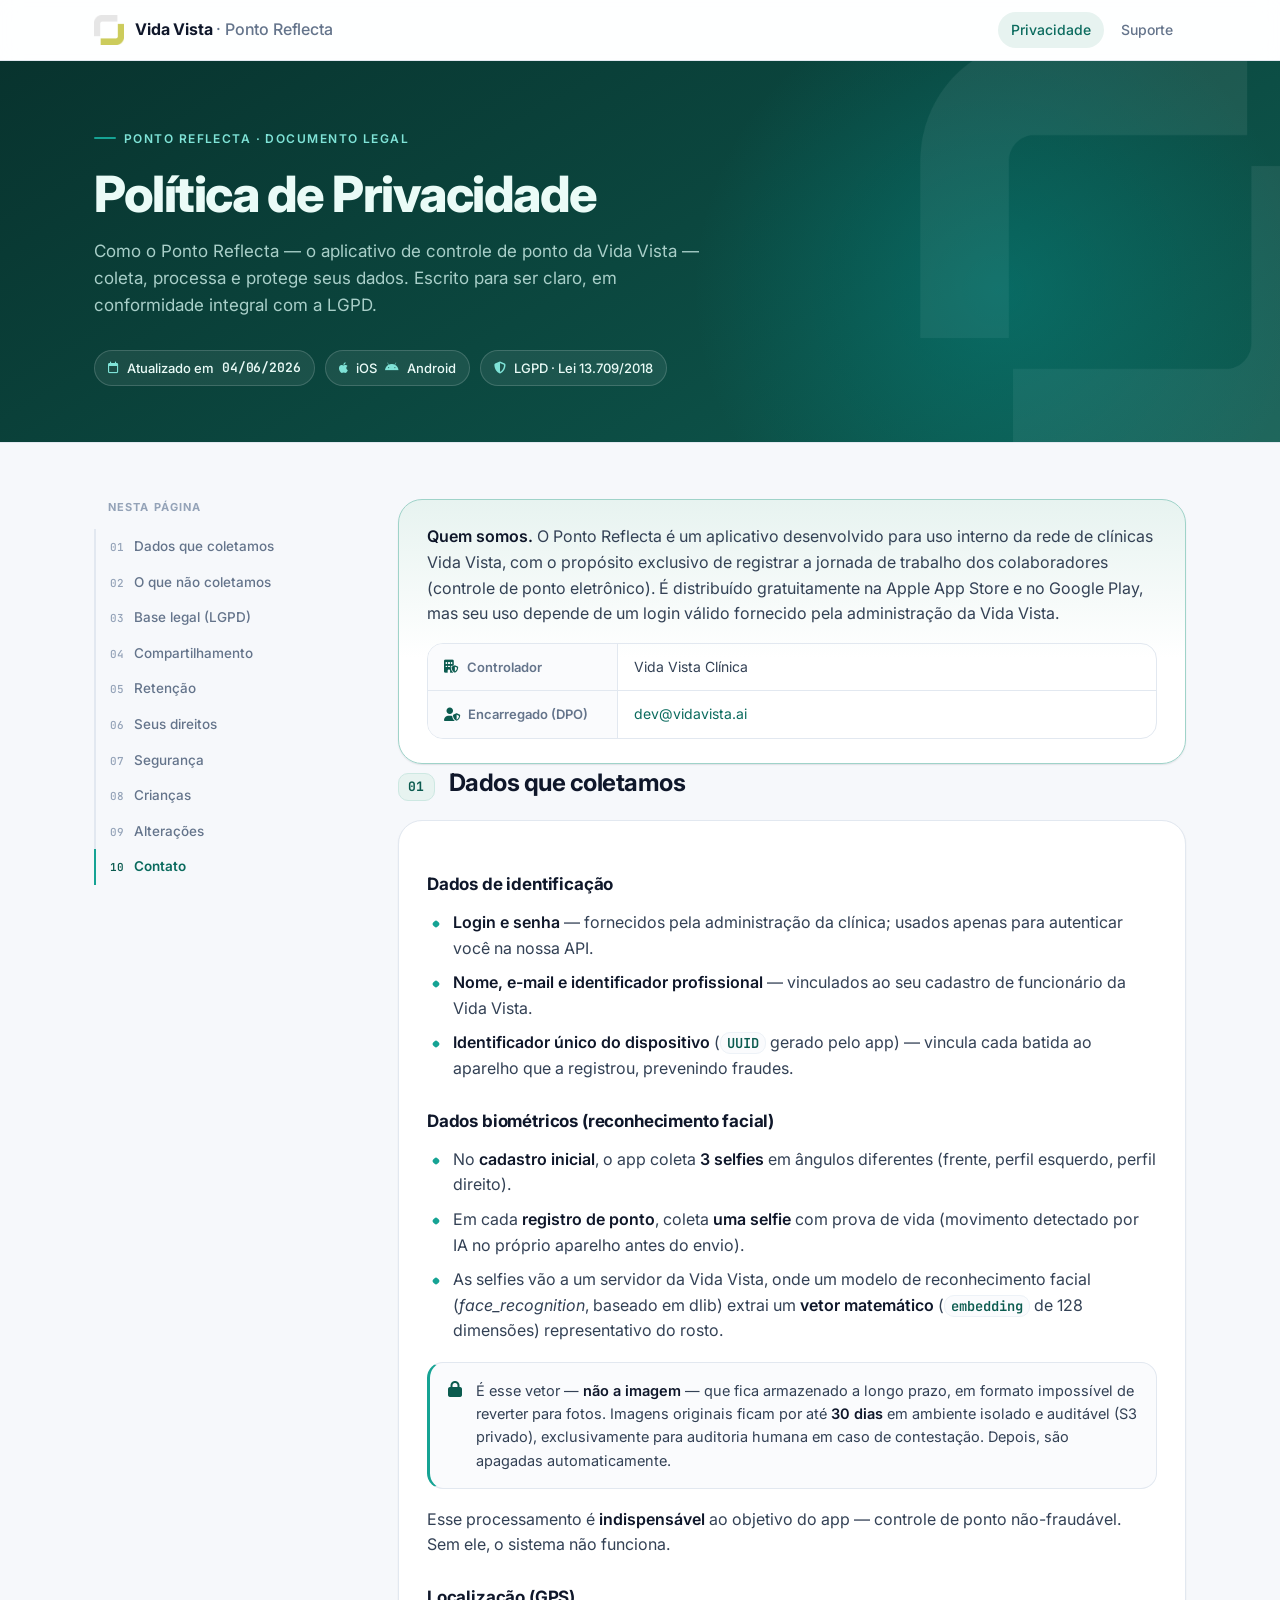
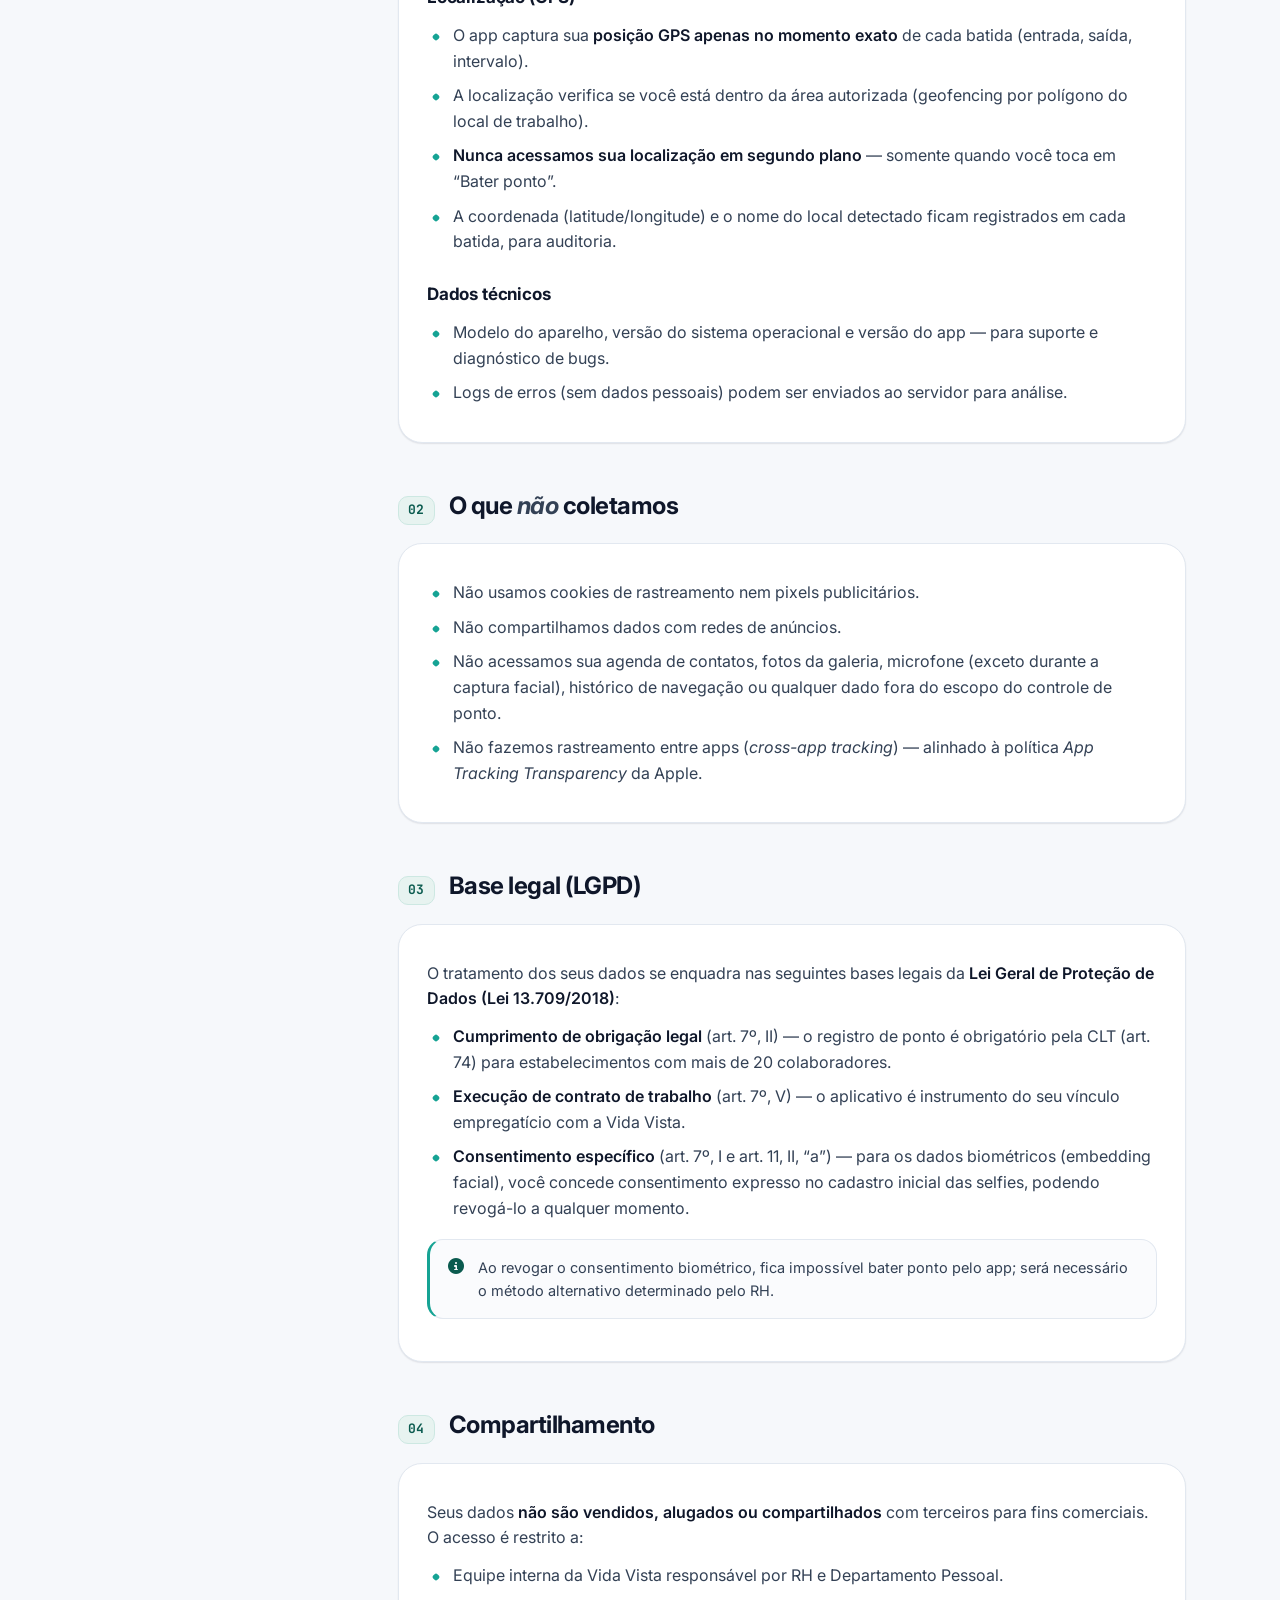
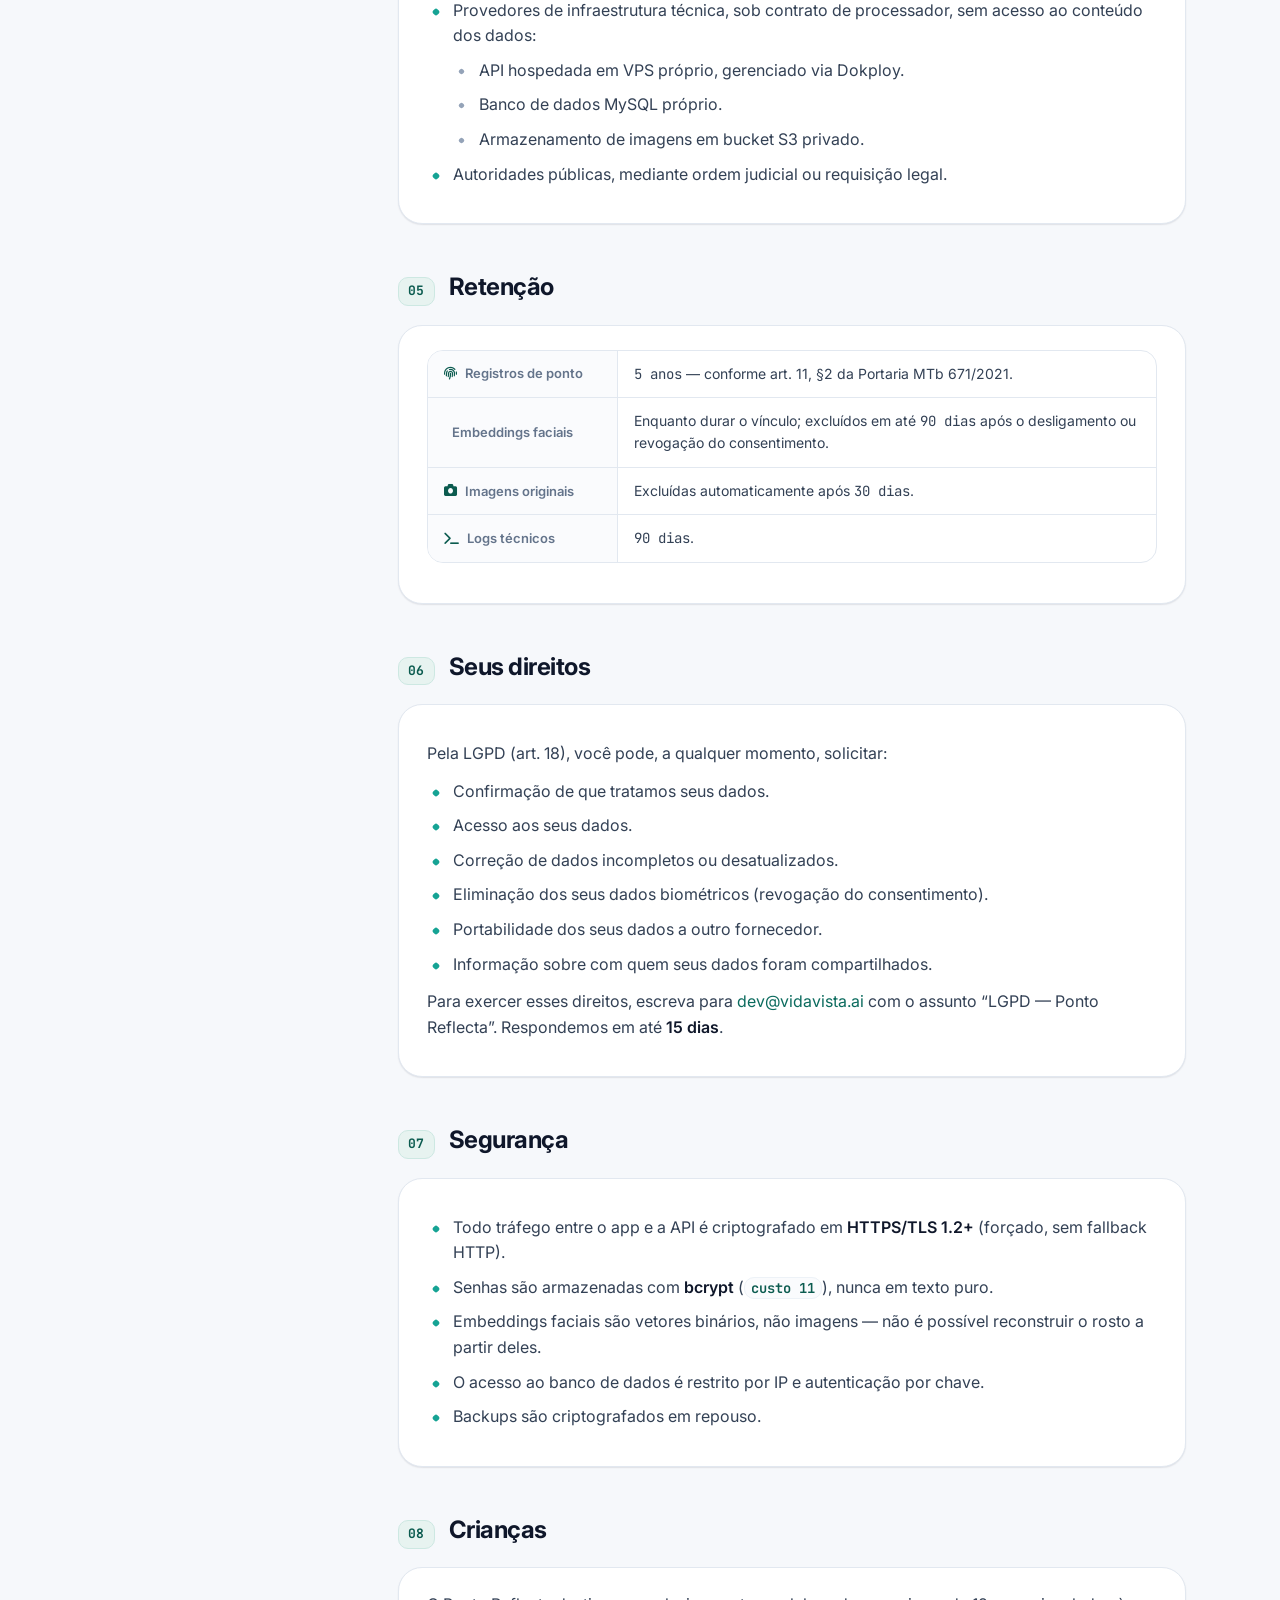
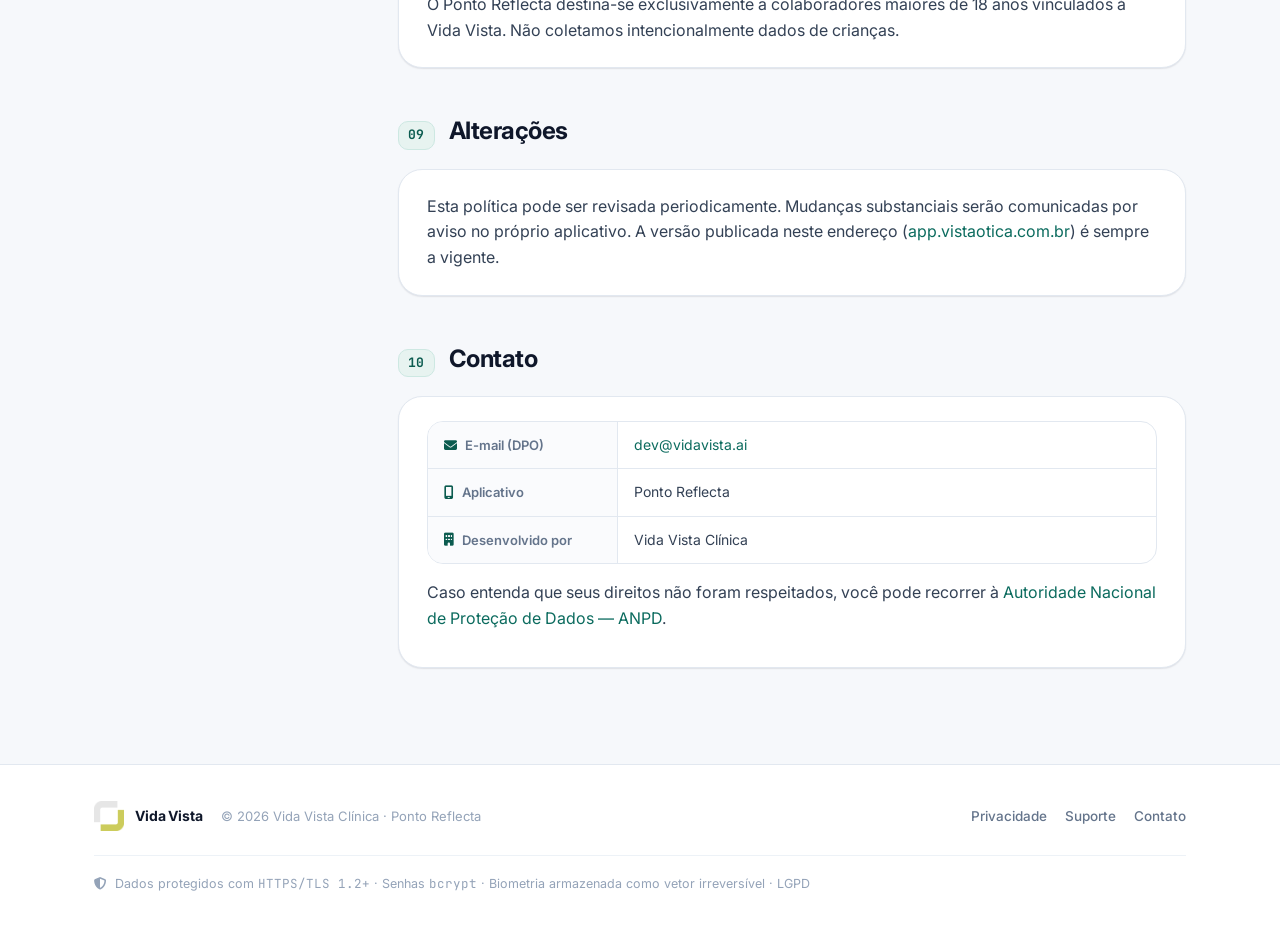
==== commit 17cf9484: "content: e-mail de contato atualizado para dev@vidavista.ai Co-Authored-By: Claude Opus 4.8 (1M cont" ====
--- a/index.html
+++ b/index.html
@@ -73,7 +73,7 @@
         </div>
         <div class="kv__row">
           <div class="kv__k"><i class="fa-solid fa-user-shield"></i> Encarregado (DPO)</div>
-          <div class="kv__v"><a href="mailto:enioacc@gmail.com">enioacc@gmail.com</a></div>
+          <div class="kv__v"><a href="mailto:dev@vidavista.ai">dev@vidavista.ai</a></div>
         </div>
       </div>
     </div>
@@ -198,7 +198,7 @@
           <li>Portabilidade dos seus dados a outro fornecedor.</li>
           <li>Informação sobre com quem seus dados foram compartilhados.</li>
         </ul>
-        <p>Para exercer esses direitos, escreva para <a href="mailto:enioacc@gmail.com?subject=LGPD%20%E2%80%94%20Ponto%20Reflecta">enioacc@gmail.com</a> com o assunto “LGPD — Ponto Reflecta”. Respondemos em até <strong>15 dias</strong>.</p>
+        <p>Para exercer esses direitos, escreva para <a href="mailto:dev@vidavista.ai?subject=LGPD%20%E2%80%94%20Ponto%20Reflecta">dev@vidavista.ai</a> com o assunto “LGPD — Ponto Reflecta”. Respondemos em até <strong>15 dias</strong>.</p>
       </div>
     </section>
 
@@ -235,7 +235,7 @@
         <div class="kv" style="margin-top:0">
           <div class="kv__row">
             <div class="kv__k"><i class="fa-solid fa-envelope"></i> E-mail (DPO)</div>
-            <div class="kv__v"><a href="mailto:enioacc@gmail.com">enioacc@gmail.com</a></div>
+            <div class="kv__v"><a href="mailto:dev@vidavista.ai">dev@vidavista.ai</a></div>
           </div>
           <div class="kv__row">
             <div class="kv__k"><i class="fa-solid fa-mobile-screen"></i> Aplicativo</div>
@@ -264,7 +264,7 @@
     <nav class="site-footer__links">
       <a href="index.html">Privacidade</a>
       <a href="suporte.html">Suporte</a>
-      <a href="mailto:enioacc@gmail.com">Contato</a>
+      <a href="mailto:dev@vidavista.ai">Contato</a>
     </nav>
     <div class="compliance">
       <i class="fa-solid fa-shield-halved"></i>
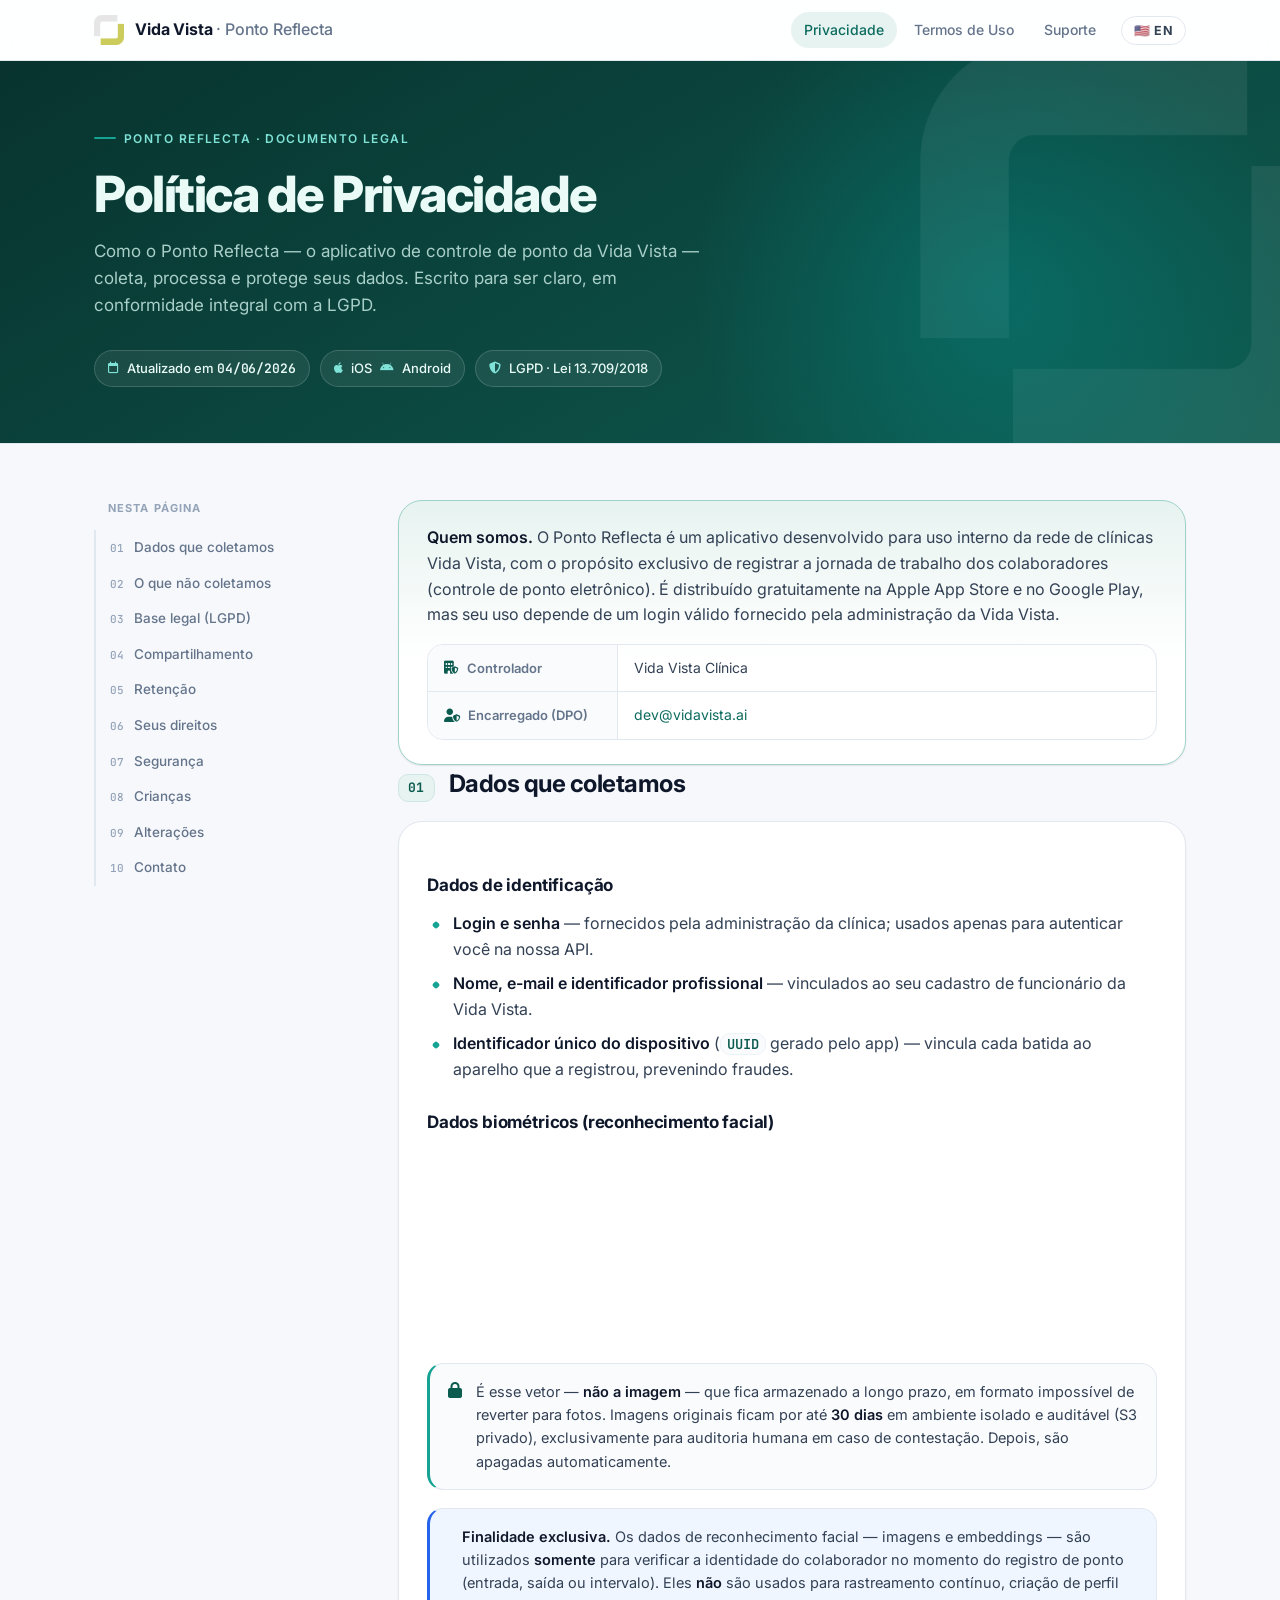
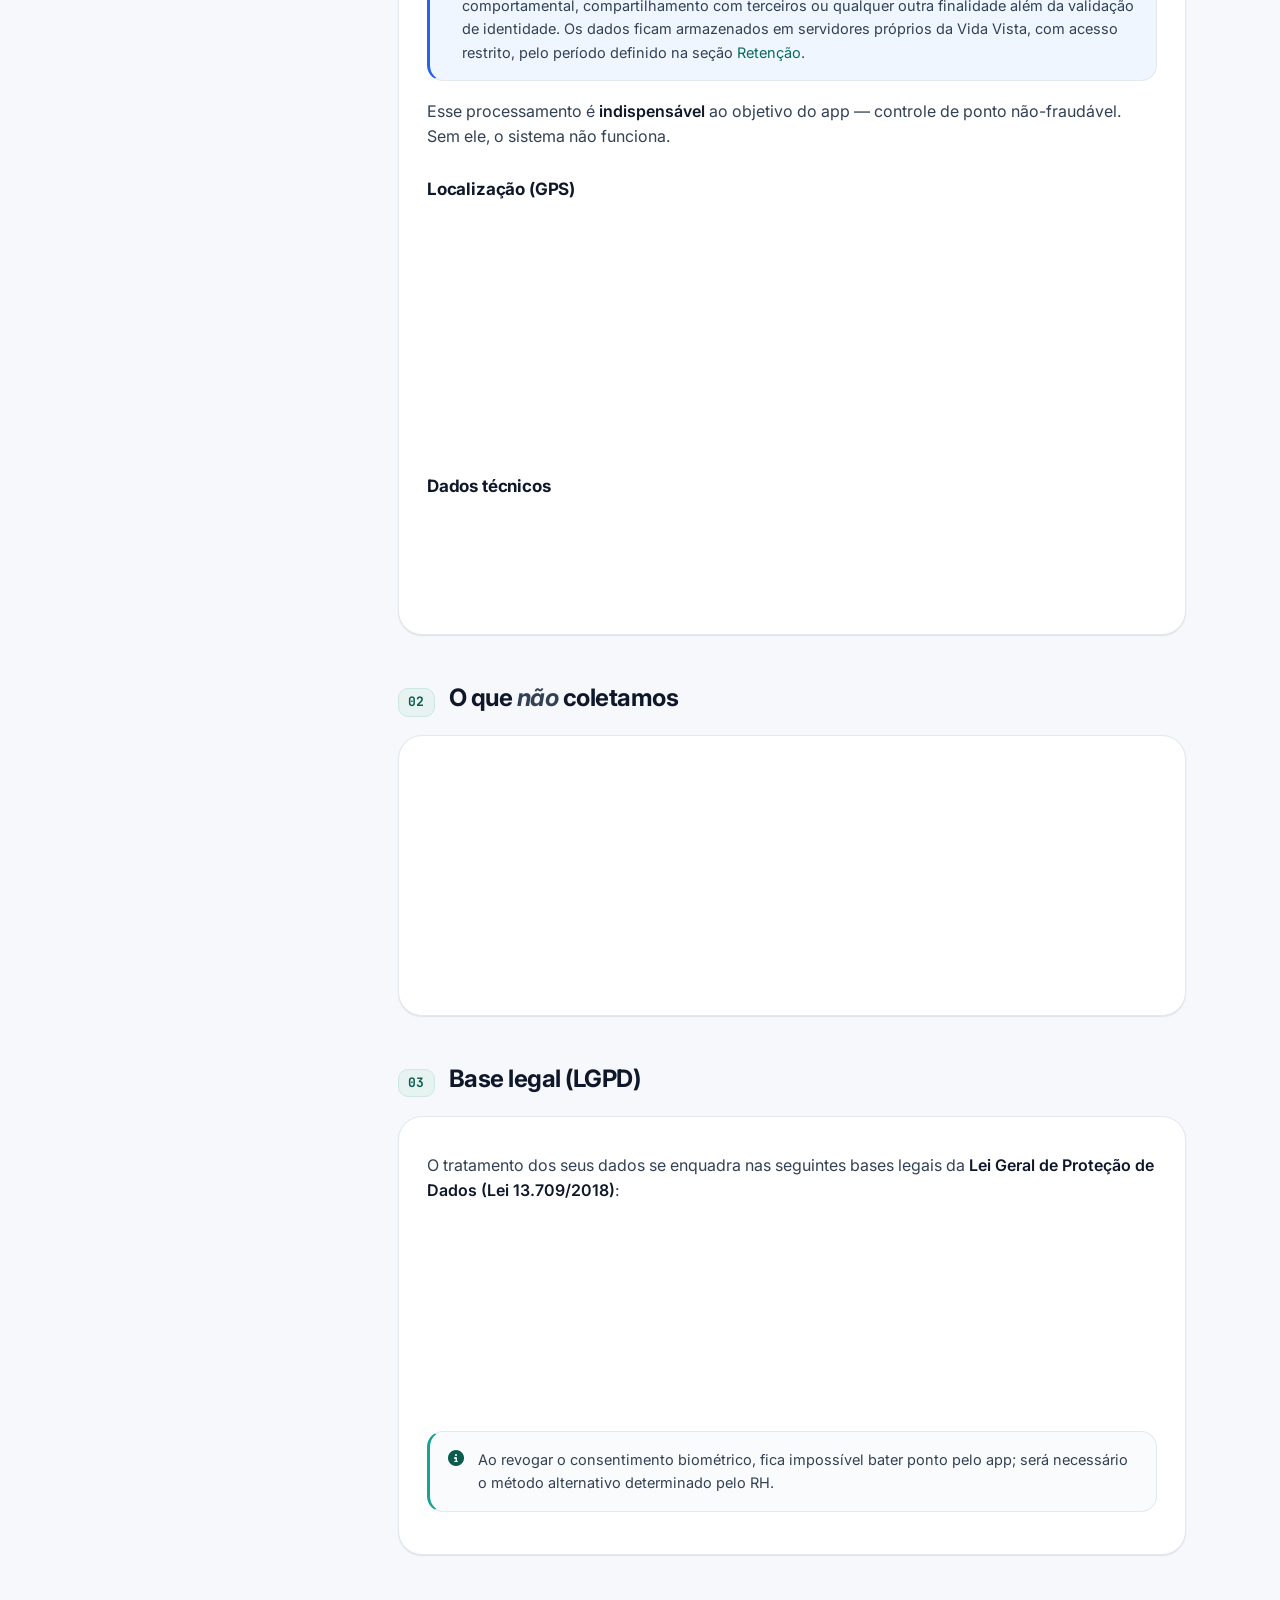
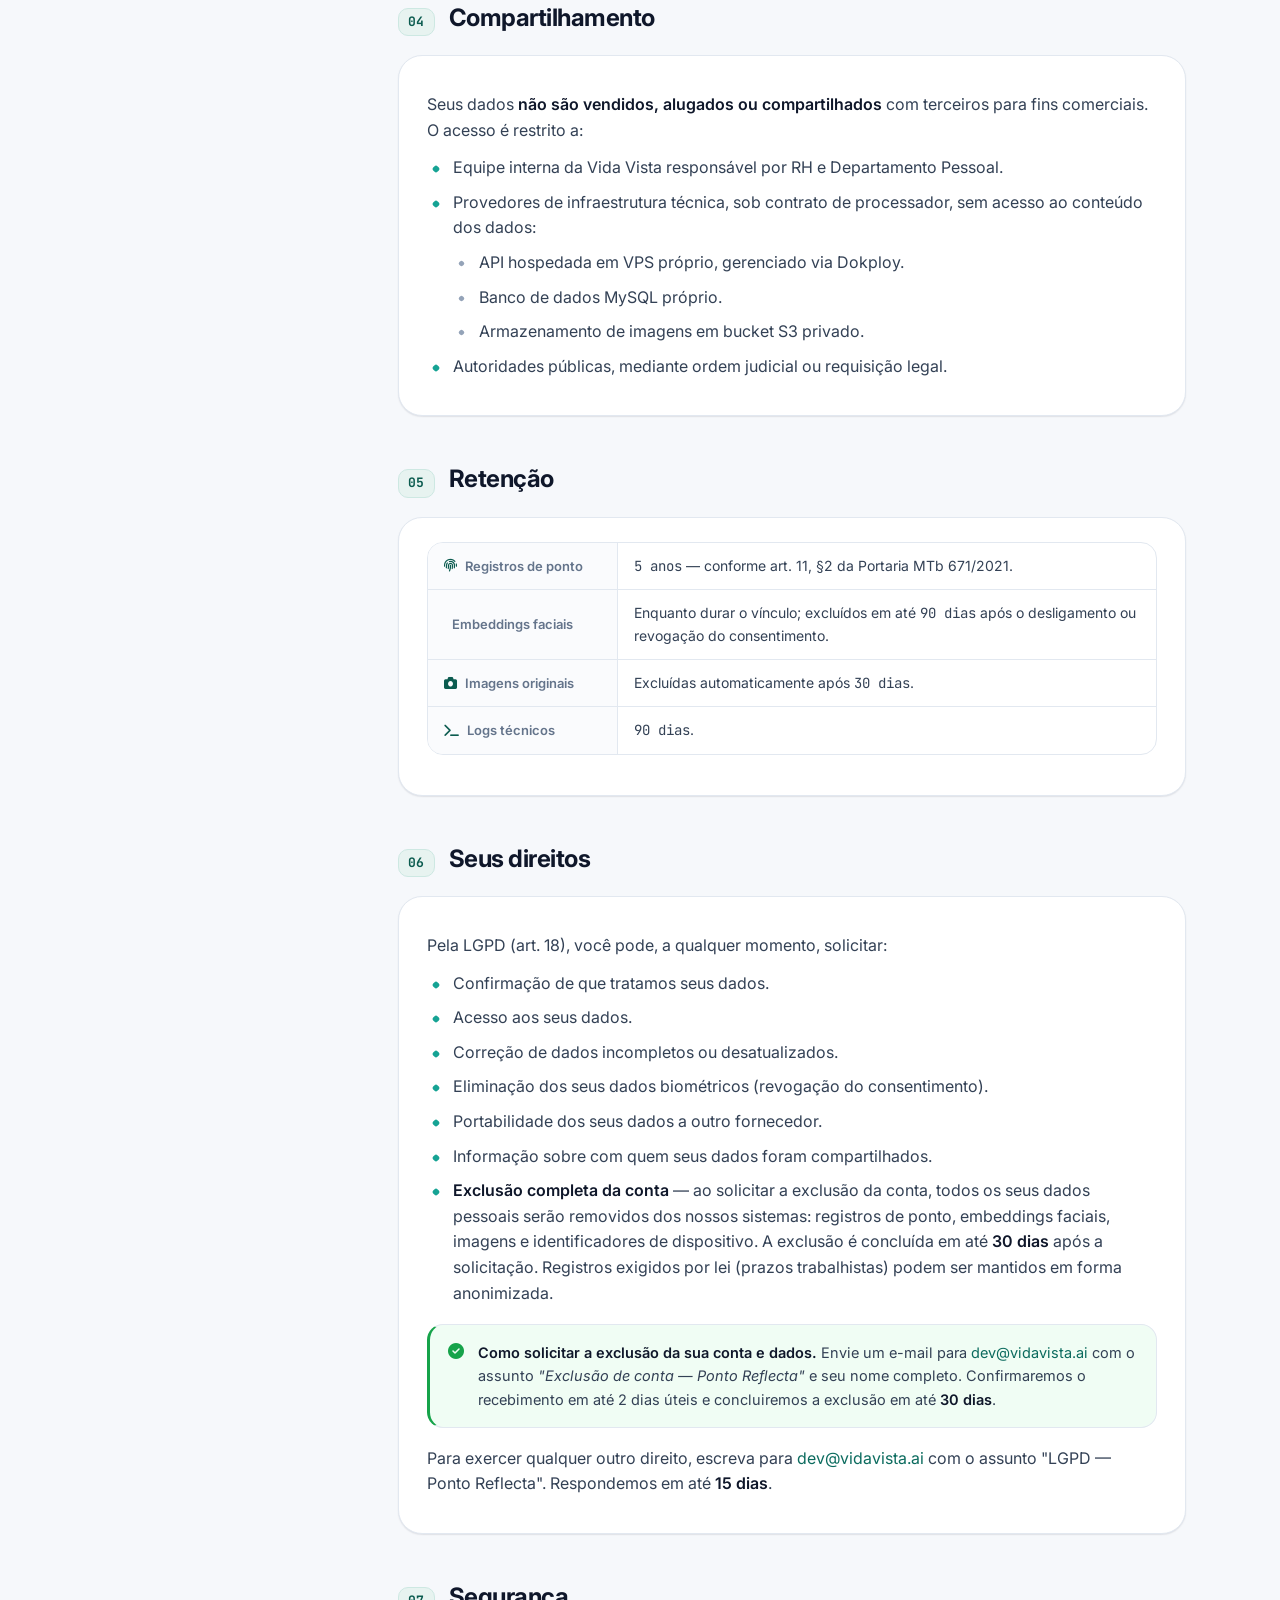
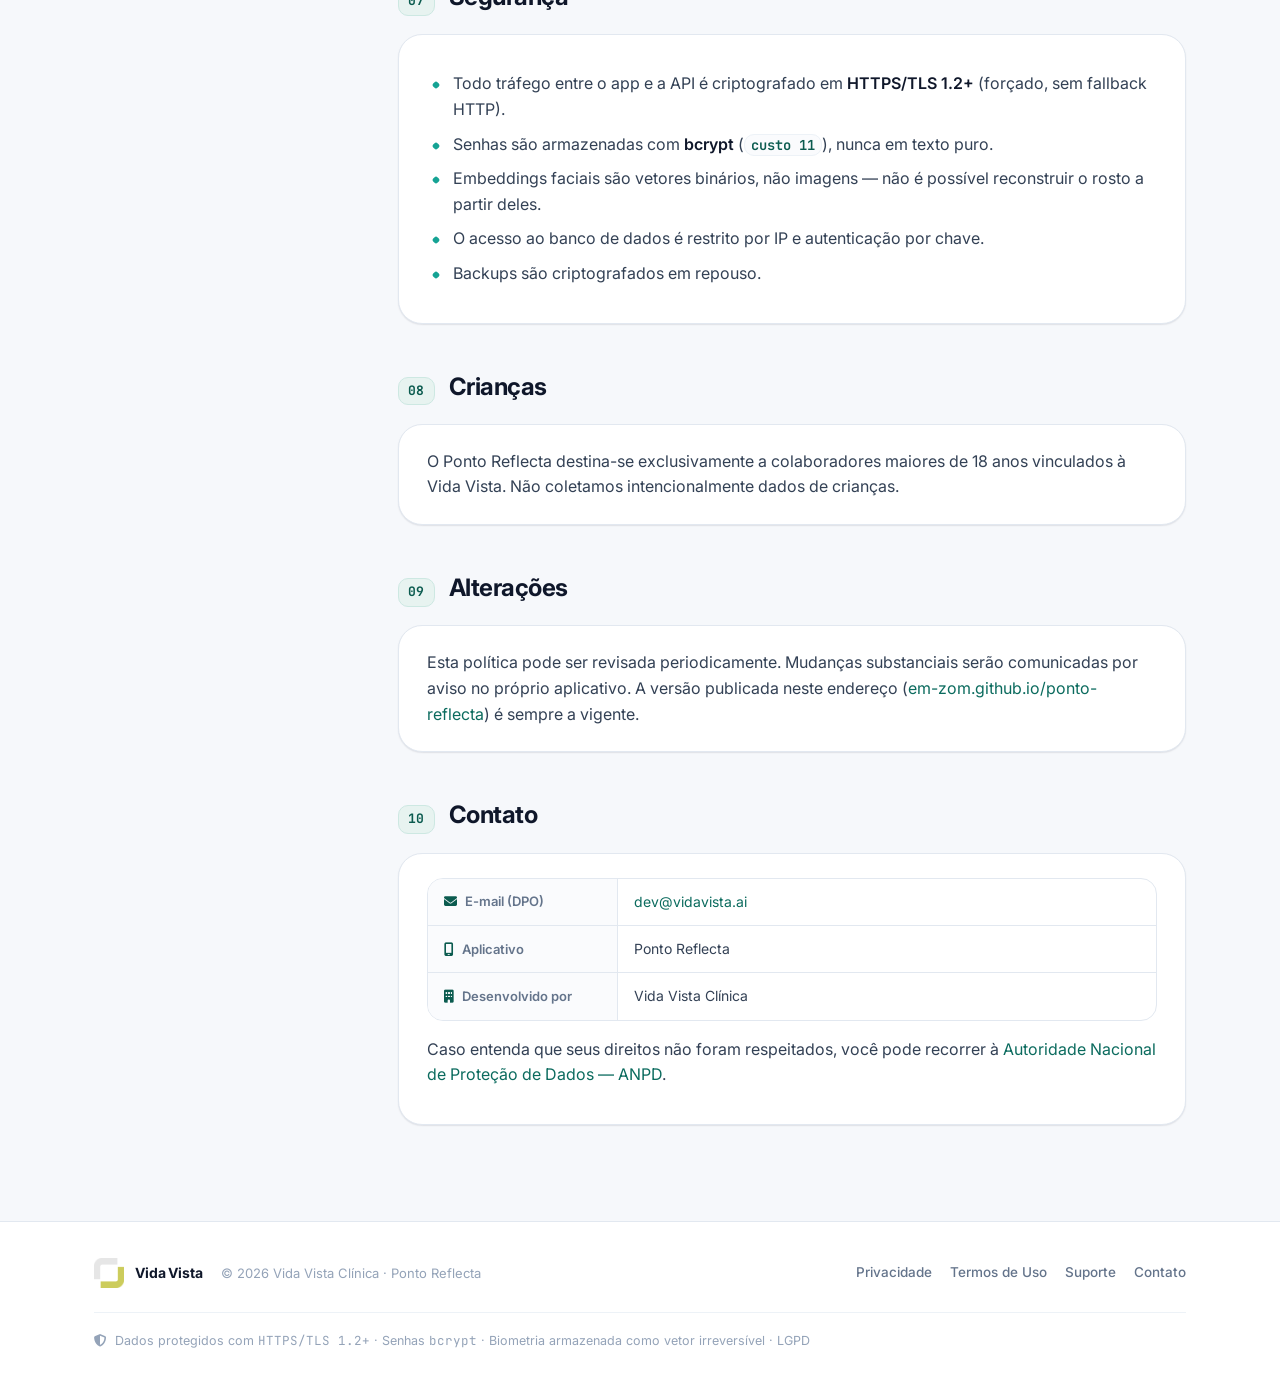
==== commit c218913f: "docs: bilingual privacy policy & terms of use (PT/BR + EN) - index.html: full English translation; l" ====
--- a/index.html
+++ b/index.html
@@ -3,7 +3,7 @@
 <head>
 <meta charset="utf-8" />
 <meta name="viewport" content="width=device-width,initial-scale=1" />
-<title>Vida Vista · Ponto Reflecta — Política de Privacidade</title>
+<title>Vida Vista · Ponto Reflecta — Política de Privacidade / Privacy Policy</title>
 <meta name="description" content="Como o aplicativo Ponto Reflecta, da Vida Vista, coleta, usa e protege seus dados — em conformidade com a LGPD." />
 <link href="https://cdnjs.cloudflare.com/ajax/libs/font-awesome/6.5.1/css/all.min.css" rel="stylesheet" />
 <link rel="stylesheet" href="css/vidavista.css" />
@@ -18,8 +18,22 @@
       <span class="brand__name">Vida Vista <span>· Ponto Reflecta</span></span>
     </a>
     <nav class="site-nav">
-      <a href="index.html" aria-current="page">Privacidade</a>
-      <a href="suporte.html">Suporte</a>
+      <a href="index.html" aria-current="page">
+        <span class="lang-pt">Privacidade</span>
+        <span class="lang-en">Privacy</span>
+      </a>
+      <a href="termos.html">
+        <span class="lang-pt">Termos de Uso</span>
+        <span class="lang-en">Terms of Use</span>
+      </a>
+      <a href="suporte.html">
+        <span class="lang-pt">Suporte</span>
+        <span class="lang-en">Support</span>
+      </a>
+      <button class="lang-btn" id="lang-toggle" aria-label="Switch language">
+        <span class="lang-pt">🇺🇸 EN</span>
+        <span class="lang-en">🇧🇷 PT</span>
+      </button>
     </nav>
   </div>
 </header>
@@ -28,11 +42,24 @@
 <section class="hero" data-screen-label="Hero — Privacidade">
   <img class="hero__mark" src="assets/vidavista-mark.png" alt="" aria-hidden="true" />
   <div class="hero__inner">
-    <div class="hero__eyebrow">Ponto Reflecta · Documento legal</div>
-    <h1>Política de Privacidade</h1>
-    <p class="hero__lede">Como o Ponto Reflecta — o aplicativo de controle de ponto da Vida Vista — coleta, processa e protege seus dados. Escrito para ser claro, em conformidade integral com a LGPD.</p>
+    <div class="hero__eyebrow">
+      <span class="lang-pt">Ponto Reflecta · Documento legal</span>
+      <span class="lang-en">Ponto Reflecta · Legal document</span>
+    </div>
+    <h1>
+      <span class="lang-pt">Política de Privacidade</span>
+      <span class="lang-en">Privacy Policy</span>
+    </h1>
+    <p class="hero__lede">
+      <span class="lang-pt">Como o Ponto Reflecta — o aplicativo de controle de ponto da Vida Vista — coleta, processa e protege seus dados. Escrito para ser claro, em conformidade integral com a LGPD.</span>
+      <span class="lang-en">How Ponto Reflecta — Vida Vista's time-tracking app — collects, processes and protects your data. Written to be clear, in full compliance with Brazil's LGPD privacy law.</span>
+    </p>
     <div class="hero__meta">
-      <span class="hchip"><i class="fa-regular fa-calendar"></i> Atualizado em <span class="mono">04/06/2026</span></span>
+      <span class="hchip">
+        <i class="fa-regular fa-calendar"></i>
+        <span class="lang-pt">Atualizado em <span class="mono">04/06/2026</span></span>
+        <span class="lang-en">Updated <span class="mono">06/04/2026</span></span>
+      </span>
       <span class="hchip"><i class="fa-brands fa-apple"></i> iOS <i class="fa-brands fa-android"></i> Android</span>
       <span class="hchip"><i class="fa-solid fa-shield-halved"></i> LGPD · Lei 13.709/2018</span>
     </div>
@@ -44,8 +71,11 @@
 
   <!-- TOC -->
   <aside class="toc" aria-label="Sumário">
-    <p class="toc__title">Nesta página</p>
-    <nav>
+    <p class="toc__title">
+      <span class="lang-pt">Nesta página</span>
+      <span class="lang-en">On this page</span>
+    </p>
+    <nav class="lang-pt">
       <ol>
         <li><a href="#s1">Dados que coletamos</a></li>
         <li><a href="#s2">O que não coletamos</a></li>
@@ -59,194 +89,431 @@
         <li><a href="#s10">Contato</a></li>
       </ol>
     </nav>
+    <nav class="lang-en">
+      <ol>
+        <li><a href="#s1">Data we collect</a></li>
+        <li><a href="#s2">What we don't collect</a></li>
+        <li><a href="#s3">Legal basis (LGPD)</a></li>
+        <li><a href="#s4">Sharing</a></li>
+        <li><a href="#s5">Retention</a></li>
+        <li><a href="#s6">Your rights</a></li>
+        <li><a href="#s7">Security</a></li>
+        <li><a href="#s8">Children</a></li>
+        <li><a href="#s9">Changes</a></li>
+        <li><a href="#s10">Contact</a></li>
+      </ol>
+    </nav>
   </aside>
 
   <!-- CONTENT -->
   <main class="content">
 
+    <!-- INTRO CARD -->
     <div class="card card--intro">
-      <p style="margin-top:0"><strong>Quem somos.</strong> O Ponto Reflecta é um aplicativo desenvolvido para uso interno da rede de clínicas Vida Vista, com o propósito exclusivo de registrar a jornada de trabalho dos colaboradores (controle de ponto eletrônico). É distribuído gratuitamente na Apple App Store e no Google Play, mas seu uso depende de um login válido fornecido pela administração da Vida Vista.</p>
+      <div class="lang-pt">
+        <p style="margin-top:0"><strong>Quem somos.</strong> O Ponto Reflecta é um aplicativo desenvolvido para uso interno da rede de clínicas Vida Vista, com o propósito exclusivo de registrar a jornada de trabalho dos colaboradores (controle de ponto eletrônico). É distribuído gratuitamente na Apple App Store e no Google Play, mas seu uso depende de um login válido fornecido pela administração da Vida Vista.</p>
+      </div>
+      <div class="lang-en">
+        <p style="margin-top:0"><strong>About us.</strong> Ponto Reflecta is an app developed for internal use by the Vida Vista clinic network, with the exclusive purpose of recording employees' working hours (electronic time tracking). It is distributed free of charge on the Apple App Store and Google Play, but its use requires a valid login provided by Vida Vista administration.</p>
+      </div>
       <div class="kv" style="margin-bottom:0">
         <div class="kv__row">
-          <div class="kv__k"><i class="fa-solid fa-building-shield"></i> Controlador</div>
+          <div class="kv__k"><i class="fa-solid fa-building-shield"></i>
+            <span class="lang-pt">Controlador</span>
+            <span class="lang-en">Controller</span>
+          </div>
           <div class="kv__v">Vida Vista Clínica</div>
         </div>
         <div class="kv__row">
-          <div class="kv__k"><i class="fa-solid fa-user-shield"></i> Encarregado (DPO)</div>
+          <div class="kv__k"><i class="fa-solid fa-user-shield"></i>
+            <span class="lang-pt">Encarregado (DPO)</span>
+            <span class="lang-en">DPO</span>
+          </div>
           <div class="kv__v"><a href="mailto:dev@vidavista.ai">dev@vidavista.ai</a></div>
         </div>
       </div>
     </div>
 
+    <!-- S1 -->
     <section id="s1">
-      <div class="sec-head"><span class="sec-num">01</span><h2>Dados que coletamos</h2></div>
-      <div class="card">
-        <h3>Dados de identificação</h3>
-        <ul>
-          <li><strong>Login e senha</strong> — fornecidos pela administração da clínica; usados apenas para autenticar você na nossa API.</li>
-          <li><strong>Nome, e-mail e identificador profissional</strong> — vinculados ao seu cadastro de funcionário da Vida Vista.</li>
-          <li><strong>Identificador único do dispositivo</strong> (<code>UUID</code> gerado pelo app) — vincula cada batida ao aparelho que a registrou, prevenindo fraudes.</li>
-        </ul>
-
-        <h3>Dados biométricos (reconhecimento facial)</h3>
-        <ul>
-          <li>No <strong>cadastro inicial</strong>, o app coleta <strong>3 selfies</strong> em ângulos diferentes (frente, perfil esquerdo, perfil direito).</li>
-          <li>Em cada <strong>registro de ponto</strong>, coleta <strong>uma selfie</strong> com prova de vida (movimento detectado por IA no próprio aparelho antes do envio).</li>
-          <li>As selfies vão a um servidor da Vida Vista, onde um modelo de reconhecimento facial (<em>face_recognition</em>, baseado em dlib) extrai um <strong>vetor matemático</strong> (<code>embedding</code> de 128 dimensões) representativo do rosto.</li>
-        </ul>
-        <div class="callout">
-          <i class="fa-solid fa-lock"></i>
-          <p>É esse vetor — <strong>não a imagem</strong> — que fica armazenado a longo prazo, em formato impossível de reverter para fotos. Imagens originais ficam por até <strong>30 dias</strong> em ambiente isolado e auditável (S3 privado), exclusivamente para auditoria humana em caso de contestação. Depois, são apagadas automaticamente.</p>
-        </div>
-        <p>Esse processamento é <strong>indispensável</strong> ao objetivo do app — controle de ponto não-fraudável. Sem ele, o sistema não funciona.</p>
-
-        <h3>Localização (GPS)</h3>
-        <ul>
-          <li>O app captura sua <strong>posição GPS apenas no momento exato</strong> de cada batida (entrada, saída, intervalo).</li>
-          <li>A localização verifica se você está dentro da área autorizada (geofencing por polígono do local de trabalho).</li>
-          <li><strong>Nunca acessamos sua localização em segundo plano</strong> — somente quando você toca em “Bater ponto”.</li>
-          <li>A coordenada (latitude/longitude) e o nome do local detectado ficam registrados em cada batida, para auditoria.</li>
-        </ul>
-
-        <h3>Dados técnicos</h3>
-        <ul>
-          <li>Modelo do aparelho, versão do sistema operacional e versão do app — para suporte e diagnóstico de bugs.</li>
-          <li>Logs de erros (sem dados pessoais) podem ser enviados ao servidor para análise.</li>
-        </ul>
-      </div>
-    </section>
-
+      <div class="lang-pt">
+        <div class="sec-head"><span class="sec-num">01</span><h2>Dados que coletamos</h2></div>
+        <div class="card">
+          <h3>Dados de identificação</h3>
+          <ul>
+            <li><strong>Login e senha</strong> — fornecidos pela administração da clínica; usados apenas para autenticar você na nossa API.</li>
+            <li><strong>Nome, e-mail e identificador profissional</strong> — vinculados ao seu cadastro de funcionário da Vida Vista.</li>
+            <li><strong>Identificador único do dispositivo</strong> (<code>UUID</code> gerado pelo app) — vincula cada batida ao aparelho que a registrou, prevenindo fraudes.</li>
+          </ul>
+
+          <h3>Dados biométricos (reconhecimento facial)</h3>
+          <ul>
+            <li>No <strong>cadastro inicial</strong>, o app coleta <strong>3 selfies</strong> em ângulos diferentes (frente, perfil esquerdo, perfil direito).</li>
+            <li>Em cada <strong>registro de ponto</strong>, coleta <strong>uma selfie</strong> com prova de vida (movimento detectado por IA no próprio aparelho antes do envio).</li>
+            <li>As selfies vão a um servidor da Vida Vista, onde um modelo de reconhecimento facial (<em>face_recognition</em>, baseado em dlib) extrai um <strong>vetor matemático</strong> (<code>embedding</code> de 128 dimensões) representativo do rosto.</li>
+          </ul>
+          <div class="callout">
+            <i class="fa-solid fa-lock"></i>
+            <p>É esse vetor — <strong>não a imagem</strong> — que fica armazenado a longo prazo, em formato impossível de reverter para fotos. Imagens originais ficam por até <strong>30 dias</strong> em ambiente isolado e auditável (S3 privado), exclusivamente para auditoria humana em caso de contestação. Depois, são apagadas automaticamente.</p>
+          </div>
+          <div class="callout" style="border-left-color:#2563eb; background:#eff6ff;">
+            <i class="fa-solid fa-shield-check" style="color:#2563eb"></i>
+            <p><strong>Finalidade exclusiva.</strong> Os dados de reconhecimento facial — imagens e embeddings — são utilizados <strong>somente</strong> para verificar a identidade do colaborador no momento do registro de ponto (entrada, saída ou intervalo). Eles <strong>não</strong> são usados para rastreamento contínuo, criação de perfil comportamental, compartilhamento com terceiros ou qualquer outra finalidade além da validação de identidade. Os dados ficam armazenados em servidores próprios da Vida Vista, com acesso restrito, pelo período definido na seção <a href="#s5">Retenção</a>.</p>
+          </div>
+          <p>Esse processamento é <strong>indispensável</strong> ao objetivo do app — controle de ponto não-fraudável. Sem ele, o sistema não funciona.</p>
+
+          <h3>Localização (GPS)</h3>
+          <ul>
+            <li>O app captura sua <strong>posição GPS apenas no momento exato</strong> de cada batida (entrada, saída, intervalo).</li>
+            <li>A localização verifica se você está dentro da área autorizada (geofencing por polígono do local de trabalho).</li>
+            <li><strong>Nunca acessamos sua localização em segundo plano</strong> — somente quando você toca em "Bater ponto".</li>
+            <li>A coordenada (latitude/longitude) e o nome do local detectado ficam registrados em cada batida, para auditoria.</li>
+          </ul>
+
+          <h3>Dados técnicos</h3>
+          <ul>
+            <li>Modelo do aparelho, versão do sistema operacional e versão do app — para suporte e diagnóstico de bugs.</li>
+            <li>Logs de erros (sem dados pessoais) podem ser enviados ao servidor para análise.</li>
+          </ul>
+        </div>
+      </div>
+
+      <div class="lang-en">
+        <div class="sec-head"><span class="sec-num">01</span><h2>Data we collect</h2></div>
+        <div class="card">
+          <h3>Identification data</h3>
+          <ul>
+            <li><strong>Login and password</strong> — provided by clinic administration; used only to authenticate you against our API.</li>
+            <li><strong>Name, email and employee ID</strong> — linked to your Vida Vista employee record.</li>
+            <li><strong>Unique device identifier</strong> (<code>UUID</code> generated by the app) — ties each clock-in to the registered device, preventing fraud.</li>
+          </ul>
+
+          <h3>Biometric data (facial recognition)</h3>
+          <ul>
+            <li>During <strong>initial enrollment</strong>, the app collects <strong>3 selfies</strong> at different angles (front, left profile, right profile).</li>
+            <li>At each <strong>clock-in/out</strong>, it collects <strong>one selfie</strong> with liveness detection (AI-detected movement on the device itself before upload).</li>
+            <li>Selfies are sent to a Vida Vista server, where a facial recognition model (<em>face_recognition</em>, based on dlib) extracts a <strong>mathematical vector</strong> (<code>embedding</code> of 128 dimensions) representing the face.</li>
+          </ul>
+          <div class="callout">
+            <i class="fa-solid fa-lock"></i>
+            <p>It is this vector — <strong>not the image</strong> — that is stored long-term, in a format that cannot be reversed to reconstruct photos. Original images are kept for up to <strong>30 days</strong> in an isolated, auditable environment (private S3), exclusively for human review in case of dispute. They are then deleted automatically.</p>
+          </div>
+          <div class="callout" style="border-left-color:#2563eb; background:#eff6ff;">
+            <i class="fa-solid fa-shield-check" style="color:#2563eb"></i>
+            <p><strong>Exclusive purpose.</strong> Facial recognition data — images and embeddings — are used <strong>solely</strong> to verify the employee's identity at the moment of each time record (clock-in, clock-out or break). They are <strong>not</strong> used for continuous tracking, behavioural profiling, sharing with third parties, or any purpose other than identity validation. Data is stored on Vida Vista's own servers, with restricted access, for the period defined in the <a href="#s5">Retention</a> section.</p>
+          </div>
+          <p>This processing is <strong>essential</strong> to the app's purpose — tamper-proof time tracking. Without it, the system cannot function.</p>
+
+          <h3>Location (GPS)</h3>
+          <ul>
+            <li>The app captures your <strong>GPS position only at the exact moment</strong> of each clock event (in, out, break).</li>
+            <li>Location verifies whether you are within an authorised area (polygon-based geofencing of the workplace).</li>
+            <li><strong>We never access your location in the background</strong> — only when you tap "Clock in/out".</li>
+            <li>The coordinate (latitude/longitude) and detected location name are recorded with each event for audit purposes.</li>
+          </ul>
+
+          <h3>Technical data</h3>
+          <ul>
+            <li>Device model, operating system version and app version — for support and bug diagnosis.</li>
+            <li>Error logs (without personal data) may be sent to the server for analysis.</li>
+          </ul>
+        </div>
+      </div>
+    </section>
+
+    <!-- S2 -->
     <section id="s2">
-      <div class="sec-head"><span class="sec-num">02</span><h2>O que <em>não</em> coletamos</h2></div>
-      <div class="card">
-        <ul>
-          <li>Não usamos cookies de rastreamento nem pixels publicitários.</li>
-          <li>Não compartilhamos dados com redes de anúncios.</li>
-          <li>Não acessamos sua agenda de contatos, fotos da galeria, microfone (exceto durante a captura facial), histórico de navegação ou qualquer dado fora do escopo do controle de ponto.</li>
-          <li>Não fazemos rastreamento entre apps (<em>cross-app tracking</em>) — alinhado à política <em>App Tracking Transparency</em> da Apple.</li>
-        </ul>
-      </div>
-    </section>
-
+      <div class="lang-pt">
+        <div class="sec-head"><span class="sec-num">02</span><h2>O que <em>não</em> coletamos</h2></div>
+        <div class="card">
+          <ul>
+            <li>Não usamos cookies de rastreamento nem pixels publicitários.</li>
+            <li>Não compartilhamos dados com redes de anúncios.</li>
+            <li>Não acessamos sua agenda de contatos, fotos da galeria, microfone (exceto durante a captura facial), histórico de navegação ou qualquer dado fora do escopo do controle de ponto.</li>
+            <li>Não fazemos rastreamento entre apps (<em>cross-app tracking</em>) — alinhado à política <em>App Tracking Transparency</em> da Apple.</li>
+          </ul>
+        </div>
+      </div>
+      <div class="lang-en">
+        <div class="sec-head"><span class="sec-num">02</span><h2>What we <em>don't</em> collect</h2></div>
+        <div class="card">
+          <ul>
+            <li>We do not use tracking cookies or advertising pixels.</li>
+            <li>We do not share data with ad networks.</li>
+            <li>We do not access your contacts, photo gallery, microphone (except during facial capture), browsing history, or any data outside the scope of time tracking.</li>
+            <li>We do not perform cross-app tracking — in line with Apple's <em>App Tracking Transparency</em> policy.</li>
+          </ul>
+        </div>
+      </div>
+    </section>
+
+    <!-- S3 -->
     <section id="s3">
-      <div class="sec-head"><span class="sec-num">03</span><h2>Base legal (LGPD)</h2></div>
-      <div class="card">
-        <p>O tratamento dos seus dados se enquadra nas seguintes bases legais da <strong>Lei Geral de Proteção de Dados (Lei 13.709/2018)</strong>:</p>
-        <ul>
-          <li><strong>Cumprimento de obrigação legal</strong> (art. 7º, II) — o registro de ponto é obrigatório pela CLT (art. 74) para estabelecimentos com mais de 20 colaboradores.</li>
-          <li><strong>Execução de contrato de trabalho</strong> (art. 7º, V) — o aplicativo é instrumento do seu vínculo empregatício com a Vida Vista.</li>
-          <li><strong>Consentimento específico</strong> (art. 7º, I e art. 11, II, “a”) — para os dados biométricos (embedding facial), você concede consentimento expresso no cadastro inicial das selfies, podendo revogá-lo a qualquer momento.</li>
-        </ul>
-        <div class="callout">
-          <i class="fa-solid fa-circle-info"></i>
-          <p>Ao revogar o consentimento biométrico, fica impossível bater ponto pelo app; será necessário o método alternativo determinado pelo RH.</p>
-        </div>
-      </div>
-    </section>
-
+      <div class="lang-pt">
+        <div class="sec-head"><span class="sec-num">03</span><h2>Base legal (LGPD)</h2></div>
+        <div class="card">
+          <p>O tratamento dos seus dados se enquadra nas seguintes bases legais da <strong>Lei Geral de Proteção de Dados (Lei 13.709/2018)</strong>:</p>
+          <ul>
+            <li><strong>Cumprimento de obrigação legal</strong> (art. 7º, II) — o registro de ponto é obrigatório pela CLT (art. 74) para estabelecimentos com mais de 20 colaboradores.</li>
+            <li><strong>Execução de contrato de trabalho</strong> (art. 7º, V) — o aplicativo é instrumento do seu vínculo empregatício com a Vida Vista.</li>
+            <li><strong>Consentimento específico</strong> (art. 7º, I e art. 11, II, "a") — para os dados biométricos (embedding facial), você concede consentimento expresso no cadastro inicial das selfies, podendo revogá-lo a qualquer momento.</li>
+          </ul>
+          <div class="callout">
+            <i class="fa-solid fa-circle-info"></i>
+            <p>Ao revogar o consentimento biométrico, fica impossível bater ponto pelo app; será necessário o método alternativo determinado pelo RH.</p>
+          </div>
+        </div>
+      </div>
+      <div class="lang-en">
+        <div class="sec-head"><span class="sec-num">03</span><h2>Legal basis (LGPD)</h2></div>
+        <div class="card">
+          <p>Data processing is based on the following legal grounds under Brazil's <strong>General Data Protection Law (LGPD — Lei 13.709/2018)</strong>:</p>
+          <ul>
+            <li><strong>Compliance with a legal obligation</strong> (art. 7, II) — time tracking is mandatory under Brazil's CLT labour law (art. 74) for establishments with more than 20 employees.</li>
+            <li><strong>Performance of an employment contract</strong> (art. 7, V) — the app is an instrument of your employment relationship with Vida Vista.</li>
+            <li><strong>Specific consent</strong> (art. 7, I and art. 11, II, "a") — for biometric data (facial embedding), you give express consent during initial selfie enrollment, and may withdraw it at any time.</li>
+          </ul>
+          <div class="callout">
+            <i class="fa-solid fa-circle-info"></i>
+            <p>If you withdraw biometric consent, clocking in via the app will no longer be possible; HR will determine an alternative method.</p>
+          </div>
+        </div>
+      </div>
+    </section>
+
+    <!-- S4 -->
     <section id="s4">
-      <div class="sec-head"><span class="sec-num">04</span><h2>Compartilhamento</h2></div>
-      <div class="card">
-        <p>Seus dados <strong>não são vendidos, alugados ou compartilhados</strong> com terceiros para fins comerciais. O acesso é restrito a:</p>
-        <ul>
-          <li>Equipe interna da Vida Vista responsável por RH e Departamento Pessoal.</li>
-          <li>Provedores de infraestrutura técnica, sob contrato de processador, sem acesso ao conteúdo dos dados:
-            <ul>
-              <li>API hospedada em VPS próprio, gerenciado via Dokploy.</li>
-              <li>Banco de dados MySQL próprio.</li>
-              <li>Armazenamento de imagens em bucket S3 privado.</li>
-            </ul>
-          </li>
-          <li>Autoridades públicas, mediante ordem judicial ou requisição legal.</li>
-        </ul>
-      </div>
-    </section>
-
+      <div class="lang-pt">
+        <div class="sec-head"><span class="sec-num">04</span><h2>Compartilhamento</h2></div>
+        <div class="card">
+          <p>Seus dados <strong>não são vendidos, alugados ou compartilhados</strong> com terceiros para fins comerciais. O acesso é restrito a:</p>
+          <ul>
+            <li>Equipe interna da Vida Vista responsável por RH e Departamento Pessoal.</li>
+            <li>Provedores de infraestrutura técnica, sob contrato de processador, sem acesso ao conteúdo dos dados:
+              <ul>
+                <li>API hospedada em VPS próprio, gerenciado via Dokploy.</li>
+                <li>Banco de dados MySQL próprio.</li>
+                <li>Armazenamento de imagens em bucket S3 privado.</li>
+              </ul>
+            </li>
+            <li>Autoridades públicas, mediante ordem judicial ou requisição legal.</li>
+          </ul>
+        </div>
+      </div>
+      <div class="lang-en">
+        <div class="sec-head"><span class="sec-num">04</span><h2>Sharing</h2></div>
+        <div class="card">
+          <p>Your data is <strong>never sold, rented or shared</strong> with third parties for commercial purposes. Access is limited to:</p>
+          <ul>
+            <li>Vida Vista's internal HR and Personnel team.</li>
+            <li>Technical infrastructure providers, under data processing agreements, with no access to data content:
+              <ul>
+                <li>API hosted on a self-managed VPS via Dokploy.</li>
+                <li>Self-managed MySQL database.</li>
+                <li>Image storage in a private S3 bucket.</li>
+              </ul>
+            </li>
+            <li>Public authorities, upon court order or legal requirement.</li>
+          </ul>
+        </div>
+      </div>
+    </section>
+
+    <!-- S5 -->
     <section id="s5">
-      <div class="sec-head"><span class="sec-num">05</span><h2>Retenção</h2></div>
-      <div class="card">
-        <div class="kv" style="margin-top:0">
-          <div class="kv__row">
-            <div class="kv__k"><i class="fa-solid fa-fingerprint"></i> Registros de ponto</div>
-            <div class="kv__v"><span class="mono">5 anos</span> — conforme art. 11, §2 da Portaria MTb 671/2021.</div>
-          </div>
-          <div class="kv__row">
-            <div class="kv__k"><i class="fa-solid fa-face-viewfinder"></i> Embeddings faciais</div>
-            <div class="kv__v">Enquanto durar o vínculo; excluídos em até <span class="mono">90 dias</span> após o desligamento ou revogação do consentimento.</div>
-          </div>
-          <div class="kv__row">
-            <div class="kv__k"><i class="fa-solid fa-camera"></i> Imagens originais</div>
-            <div class="kv__v">Excluídas automaticamente após <span class="mono">30 dias</span>.</div>
-          </div>
-          <div class="kv__row">
-            <div class="kv__k"><i class="fa-solid fa-terminal"></i> Logs técnicos</div>
-            <div class="kv__v"><span class="mono">90 dias</span>.</div>
-          </div>
-        </div>
-      </div>
-    </section>
-
+      <div class="lang-pt">
+        <div class="sec-head"><span class="sec-num">05</span><h2>Retenção</h2></div>
+        <div class="card">
+          <div class="kv" style="margin-top:0">
+            <div class="kv__row">
+              <div class="kv__k"><i class="fa-solid fa-fingerprint"></i> Registros de ponto</div>
+              <div class="kv__v"><span class="mono">5 anos</span> — conforme art. 11, §2 da Portaria MTb 671/2021.</div>
+            </div>
+            <div class="kv__row">
+              <div class="kv__k"><i class="fa-solid fa-face-viewfinder"></i> Embeddings faciais</div>
+              <div class="kv__v">Enquanto durar o vínculo; excluídos em até <span class="mono">90 dias</span> após o desligamento ou revogação do consentimento.</div>
+            </div>
+            <div class="kv__row">
+              <div class="kv__k"><i class="fa-solid fa-camera"></i> Imagens originais</div>
+              <div class="kv__v">Excluídas automaticamente após <span class="mono">30 dias</span>.</div>
+            </div>
+            <div class="kv__row">
+              <div class="kv__k"><i class="fa-solid fa-terminal"></i> Logs técnicos</div>
+              <div class="kv__v"><span class="mono">90 dias</span>.</div>
+            </div>
+          </div>
+        </div>
+      </div>
+      <div class="lang-en">
+        <div class="sec-head"><span class="sec-num">05</span><h2>Retention</h2></div>
+        <div class="card">
+          <div class="kv" style="margin-top:0">
+            <div class="kv__row">
+              <div class="kv__k"><i class="fa-solid fa-fingerprint"></i> Time records</div>
+              <div class="kv__v"><span class="mono">5 years</span> — as required by art. 11, §2 of Brazil's Labour Ministry Regulation 671/2021.</div>
+            </div>
+            <div class="kv__row">
+              <div class="kv__k"><i class="fa-solid fa-face-viewfinder"></i> Facial embeddings</div>
+              <div class="kv__v">For the duration of employment; deleted within <span class="mono">90 days</span> of termination or consent withdrawal.</div>
+            </div>
+            <div class="kv__row">
+              <div class="kv__k"><i class="fa-solid fa-camera"></i> Original images</div>
+              <div class="kv__v">Automatically deleted after <span class="mono">30 days</span>.</div>
+            </div>
+            <div class="kv__row">
+              <div class="kv__k"><i class="fa-solid fa-terminal"></i> Technical logs</div>
+              <div class="kv__v"><span class="mono">90 days</span>.</div>
+            </div>
+          </div>
+        </div>
+      </div>
+    </section>
+
+    <!-- S6 -->
     <section id="s6">
-      <div class="sec-head"><span class="sec-num">06</span><h2>Seus direitos</h2></div>
-      <div class="card">
-        <p>Pela LGPD (art. 18), você pode, a qualquer momento, solicitar:</p>
-        <ul>
-          <li>Confirmação de que tratamos seus dados.</li>
-          <li>Acesso aos seus dados.</li>
-          <li>Correção de dados incompletos ou desatualizados.</li>
-          <li>Eliminação dos seus dados biométricos (revogação do consentimento).</li>
-          <li>Portabilidade dos seus dados a outro fornecedor.</li>
-          <li>Informação sobre com quem seus dados foram compartilhados.</li>
-        </ul>
-        <p>Para exercer esses direitos, escreva para <a href="mailto:dev@vidavista.ai?subject=LGPD%20%E2%80%94%20Ponto%20Reflecta">dev@vidavista.ai</a> com o assunto “LGPD — Ponto Reflecta”. Respondemos em até <strong>15 dias</strong>.</p>
-      </div>
-    </section>
-
+      <div class="lang-pt">
+        <div class="sec-head"><span class="sec-num">06</span><h2>Seus direitos</h2></div>
+        <div class="card">
+          <p>Pela LGPD (art. 18), você pode, a qualquer momento, solicitar:</p>
+          <ul>
+            <li>Confirmação de que tratamos seus dados.</li>
+            <li>Acesso aos seus dados.</li>
+            <li>Correção de dados incompletos ou desatualizados.</li>
+            <li>Eliminação dos seus dados biométricos (revogação do consentimento).</li>
+            <li>Portabilidade dos seus dados a outro fornecedor.</li>
+            <li>Informação sobre com quem seus dados foram compartilhados.</li>
+            <li><strong>Exclusão completa da conta</strong> — ao solicitar a exclusão da conta, todos os seus dados pessoais serão removidos dos nossos sistemas: registros de ponto, embeddings faciais, imagens e identificadores de dispositivo. A exclusão é concluída em até <strong>30 dias</strong> após a solicitação. Registros exigidos por lei (prazos trabalhistas) podem ser mantidos em forma anonimizada.</li>
+          </ul>
+          <div class="callout" style="border-left-color:#16a34a; background:#f0fdf4;">
+            <i class="fa-solid fa-circle-check" style="color:#16a34a"></i>
+            <p><strong>Como solicitar a exclusão da sua conta e dados.</strong> Envie um e-mail para <a href="mailto:dev@vidavista.ai?subject=Exclus%C3%A3o%20de%20conta%20%E2%80%94%20Ponto%20Reflecta">dev@vidavista.ai</a> com o assunto <em>"Exclusão de conta — Ponto Reflecta"</em> e seu nome completo. Confirmaremos o recebimento em até 2 dias úteis e concluiremos a exclusão em até <strong>30 dias</strong>.</p>
+          </div>
+          <p>Para exercer qualquer outro direito, escreva para <a href="mailto:dev@vidavista.ai?subject=LGPD%20%E2%80%94%20Ponto%20Reflecta">dev@vidavista.ai</a> com o assunto "LGPD — Ponto Reflecta". Respondemos em até <strong>15 dias</strong>.</p>
+        </div>
+      </div>
+      <div class="lang-en">
+        <div class="sec-head"><span class="sec-num">06</span><h2>Your rights</h2></div>
+        <div class="card">
+          <p>Under LGPD (art. 18), you may at any time request:</p>
+          <ul>
+            <li>Confirmation that we process your data.</li>
+            <li>Access to your data.</li>
+            <li>Correction of incomplete or outdated data.</li>
+            <li>Deletion of your biometric data (withdrawal of consent).</li>
+            <li>Portability of your data to another provider.</li>
+            <li>Information about who your data has been shared with.</li>
+            <li><strong>Full account deletion</strong> — upon requesting account deletion, all your personal data will be removed from our systems: time records, facial embeddings, images and device identifiers. Deletion is completed within <strong>30 days</strong> of the request. Records required by law (labour retention periods) may be kept in anonymised form.</li>
+          </ul>
+          <div class="callout" style="border-left-color:#16a34a; background:#f0fdf4;">
+            <i class="fa-solid fa-circle-check" style="color:#16a34a"></i>
+            <p><strong>How to request account and data deletion.</strong> Send an email to <a href="mailto:dev@vidavista.ai?subject=Account%20deletion%20%E2%80%94%20Ponto%20Reflecta">dev@vidavista.ai</a> with the subject <em>"Account deletion — Ponto Reflecta"</em> and your full name. We will confirm receipt within 2 business days and complete the deletion within <strong>30 days</strong>.</p>
+          </div>
+          <p>To exercise any other right, write to <a href="mailto:dev@vidavista.ai?subject=LGPD%20%E2%80%94%20Ponto%20Reflecta">dev@vidavista.ai</a> with the subject "LGPD — Ponto Reflecta". We respond within <strong>15 days</strong>.</p>
+        </div>
+      </div>
+    </section>
+
+    <!-- S7 -->
     <section id="s7">
-      <div class="sec-head"><span class="sec-num">07</span><h2>Segurança</h2></div>
-      <div class="card">
-        <ul>
-          <li>Todo tráfego entre o app e a API é criptografado em <strong>HTTPS/TLS 1.2+</strong> (forçado, sem fallback HTTP).</li>
-          <li>Senhas são armazenadas com <strong>bcrypt</strong> (<code>custo 11</code>), nunca em texto puro.</li>
-          <li>Embeddings faciais são vetores binários, não imagens — não é possível reconstruir o rosto a partir deles.</li>
-          <li>O acesso ao banco de dados é restrito por IP e autenticação por chave.</li>
-          <li>Backups são criptografados em repouso.</li>
-        </ul>
-      </div>
-    </section>
-
+      <div class="lang-pt">
+        <div class="sec-head"><span class="sec-num">07</span><h2>Segurança</h2></div>
+        <div class="card">
+          <ul>
+            <li>Todo tráfego entre o app e a API é criptografado em <strong>HTTPS/TLS 1.2+</strong> (forçado, sem fallback HTTP).</li>
+            <li>Senhas são armazenadas com <strong>bcrypt</strong> (<code>custo 11</code>), nunca em texto puro.</li>
+            <li>Embeddings faciais são vetores binários, não imagens — não é possível reconstruir o rosto a partir deles.</li>
+            <li>O acesso ao banco de dados é restrito por IP e autenticação por chave.</li>
+            <li>Backups são criptografados em repouso.</li>
+          </ul>
+        </div>
+      </div>
+      <div class="lang-en">
+        <div class="sec-head"><span class="sec-num">07</span><h2>Security</h2></div>
+        <div class="card">
+          <ul>
+            <li>All traffic between the app and the API is encrypted via <strong>HTTPS/TLS 1.2+</strong> (enforced, no HTTP fallback).</li>
+            <li>Passwords are stored with <strong>bcrypt</strong> (<code>cost 11</code>), never in plain text.</li>
+            <li>Facial embeddings are binary vectors, not images — it is not possible to reconstruct a face from them.</li>
+            <li>Database access is restricted by IP and key-based authentication.</li>
+            <li>Backups are encrypted at rest.</li>
+          </ul>
+        </div>
+      </div>
+    </section>
+
+    <!-- S8 -->
     <section id="s8">
-      <div class="sec-head"><span class="sec-num">08</span><h2>Crianças</h2></div>
-      <div class="card">
-        <p style="margin:0">O Ponto Reflecta destina-se exclusivamente a colaboradores maiores de 18 anos vinculados à Vida Vista. Não coletamos intencionalmente dados de crianças.</p>
-      </div>
-    </section>
-
+      <div class="lang-pt">
+        <div class="sec-head"><span class="sec-num">08</span><h2>Crianças</h2></div>
+        <div class="card">
+          <p style="margin:0">O Ponto Reflecta destina-se exclusivamente a colaboradores maiores de 18 anos vinculados à Vida Vista. Não coletamos intencionalmente dados de crianças.</p>
+        </div>
+      </div>
+      <div class="lang-en">
+        <div class="sec-head"><span class="sec-num">08</span><h2>Children</h2></div>
+        <div class="card">
+          <p style="margin:0">Ponto Reflecta is intended exclusively for Vida Vista employees aged 18 and over. We do not knowingly collect data from children.</p>
+        </div>
+      </div>
+    </section>
+
+    <!-- S9 -->
     <section id="s9">
-      <div class="sec-head"><span class="sec-num">09</span><h2>Alterações</h2></div>
-      <div class="card">
-        <p style="margin:0">Esta política pode ser revisada periodicamente. Mudanças substanciais serão comunicadas por aviso no próprio aplicativo. A versão publicada neste endereço (<a href="https://app.vistaotica.com.br/">app.vistaotica.com.br</a>) é sempre a vigente.</p>
-      </div>
-    </section>
-
+      <div class="lang-pt">
+        <div class="sec-head"><span class="sec-num">09</span><h2>Alterações</h2></div>
+        <div class="card">
+          <p style="margin:0">Esta política pode ser revisada periodicamente. Mudanças substanciais serão comunicadas por aviso no próprio aplicativo. A versão publicada neste endereço (<a href="https://em-zom.github.io/ponto-reflecta/">em-zom.github.io/ponto-reflecta</a>) é sempre a vigente.</p>
+        </div>
+      </div>
+      <div class="lang-en">
+        <div class="sec-head"><span class="sec-num">09</span><h2>Changes</h2></div>
+        <div class="card">
+          <p style="margin:0">This policy may be revised periodically. Significant changes will be communicated via an in-app notice. The version published at this address (<a href="https://em-zom.github.io/ponto-reflecta/">em-zom.github.io/ponto-reflecta</a>) is always the current one.</p>
+        </div>
+      </div>
+    </section>
+
+    <!-- S10 -->
     <section id="s10">
-      <div class="sec-head"><span class="sec-num">10</span><h2>Contato</h2></div>
-      <div class="card">
-        <div class="kv" style="margin-top:0">
-          <div class="kv__row">
-            <div class="kv__k"><i class="fa-solid fa-envelope"></i> E-mail (DPO)</div>
-            <div class="kv__v"><a href="mailto:dev@vidavista.ai">dev@vidavista.ai</a></div>
-          </div>
-          <div class="kv__row">
-            <div class="kv__k"><i class="fa-solid fa-mobile-screen"></i> Aplicativo</div>
-            <div class="kv__v">Ponto Reflecta</div>
-          </div>
-          <div class="kv__row">
-            <div class="kv__k"><i class="fa-solid fa-building"></i> Desenvolvido por</div>
-            <div class="kv__v">Vida Vista Clínica</div>
-          </div>
-        </div>
-        <p>Caso entenda que seus direitos não foram respeitados, você pode recorrer à <a href="https://www.gov.br/anpd/pt-br" target="_blank" rel="noopener">Autoridade Nacional de Proteção de Dados — ANPD</a>.</p>
+      <div class="lang-pt">
+        <div class="sec-head"><span class="sec-num">10</span><h2>Contato</h2></div>
+        <div class="card">
+          <div class="kv" style="margin-top:0">
+            <div class="kv__row">
+              <div class="kv__k"><i class="fa-solid fa-envelope"></i> E-mail (DPO)</div>
+              <div class="kv__v"><a href="mailto:dev@vidavista.ai">dev@vidavista.ai</a></div>
+            </div>
+            <div class="kv__row">
+              <div class="kv__k"><i class="fa-solid fa-mobile-screen"></i> Aplicativo</div>
+              <div class="kv__v">Ponto Reflecta</div>
+            </div>
+            <div class="kv__row">
+              <div class="kv__k"><i class="fa-solid fa-building"></i> Desenvolvido por</div>
+              <div class="kv__v">Vida Vista Clínica</div>
+            </div>
+          </div>
+          <p>Caso entenda que seus direitos não foram respeitados, você pode recorrer à <a href="https://www.gov.br/anpd/pt-br" target="_blank" rel="noopener">Autoridade Nacional de Proteção de Dados — ANPD</a>.</p>
+        </div>
+      </div>
+      <div class="lang-en">
+        <div class="sec-head"><span class="sec-num">10</span><h2>Contact</h2></div>
+        <div class="card">
+          <div class="kv" style="margin-top:0">
+            <div class="kv__row">
+              <div class="kv__k"><i class="fa-solid fa-envelope"></i> Email (DPO)</div>
+              <div class="kv__v"><a href="mailto:dev@vidavista.ai">dev@vidavista.ai</a></div>
+            </div>
+            <div class="kv__row">
+              <div class="kv__k"><i class="fa-solid fa-mobile-screen"></i> App</div>
+              <div class="kv__v">Ponto Reflecta</div>
+            </div>
+            <div class="kv__row">
+              <div class="kv__k"><i class="fa-solid fa-building"></i> Developed by</div>
+              <div class="kv__v">Vida Vista Clínica</div>
+            </div>
+          </div>
+          <p>If you believe your rights have not been respected, you may contact Brazil's <a href="https://www.gov.br/anpd/pt-br" target="_blank" rel="noopener">National Data Protection Authority — ANPD</a>.</p>
+        </div>
       </div>
     </section>
 
@@ -262,16 +529,44 @@
     </a>
     <span class="site-footer__legal">© 2026 Vida Vista Clínica · Ponto Reflecta</span>
     <nav class="site-footer__links">
-      <a href="index.html">Privacidade</a>
-      <a href="suporte.html">Suporte</a>
-      <a href="mailto:dev@vidavista.ai">Contato</a>
+      <a href="index.html">
+        <span class="lang-pt">Privacidade</span>
+        <span class="lang-en">Privacy</span>
+      </a>
+      <a href="termos.html">
+        <span class="lang-pt">Termos de Uso</span>
+        <span class="lang-en">Terms of Use</span>
+      </a>
+      <a href="suporte.html">
+        <span class="lang-pt">Suporte</span>
+        <span class="lang-en">Support</span>
+      </a>
+      <a href="mailto:dev@vidavista.ai">
+        <span class="lang-pt">Contato</span>
+        <span class="lang-en">Contact</span>
+      </a>
     </nav>
     <div class="compliance">
       <i class="fa-solid fa-shield-halved"></i>
-      <span>Dados protegidos com <span class="mono">HTTPS/TLS 1.2+</span> · Senhas <span class="mono">bcrypt</span> · Biometria armazenada como vetor irreversível · LGPD</span>
+      <span class="lang-pt">Dados protegidos com <span class="mono">HTTPS/TLS 1.2+</span> · Senhas <span class="mono">bcrypt</span> · Biometria armazenada como vetor irreversível · LGPD</span>
+      <span class="lang-en">Data protected with <span class="mono">HTTPS/TLS 1.2+</span> · Passwords <span class="mono">bcrypt</span> · Biometrics stored as irreversible vector · LGPD</span>
     </div>
   </div>
 </footer>
+
+<script>
+/* Language toggle */
+(function(){
+  var html=document.documentElement;
+  var stored=localStorage.getItem('ponto-lang');
+  if(stored==='en') html.setAttribute('lang','en');
+  document.getElementById('lang-toggle').addEventListener('click',function(){
+    var next=html.getAttribute('lang')==='en'?'pt-BR':'en';
+    html.setAttribute('lang',next);
+    localStorage.setItem('ponto-lang',next==='en'?'en':'pt');
+  });
+})();
+</script>
 
 <script>
 /* Scroll-spy: highlight the active TOC item */
--- a/css/vidavista.css
+++ b/css/vidavista.css
@@ -380,3 +380,24 @@
   .hero__inner { padding: 44px 20px 40px; }
   .brand__name span { display: none; }
 }
+
+/* ============================================================ LANGUAGE TOGGLE */
+/* Default: PT visible, EN hidden */
+.lang-en { display: none; }
+html[lang="en"] .lang-pt { display: none; }
+html[lang="en"] .lang-en { display: block; }
+html[lang="en"] .lang-en.lang-inline { display: inline; }
+html[lang="en"] span.lang-en { display: inline; }
+
+/* Toggle button in nav */
+.lang-btn {
+  margin-left: 8px;
+  display: inline-flex; align-items: center; gap: 5px;
+  padding: 6px 12px; border-radius: var(--r-pill);
+  border: 1.5px solid var(--line);
+  background: var(--surface); color: var(--ink-2);
+  font-size: 12.5px; font-weight: 700; letter-spacing: .04em;
+  cursor: pointer; transition: all .15s ease;
+  font-family: var(--font-sans);
+}
+.lang-btn:hover { border-color: var(--accent-600); color: var(--accent-ink); background: var(--accent-050); }
